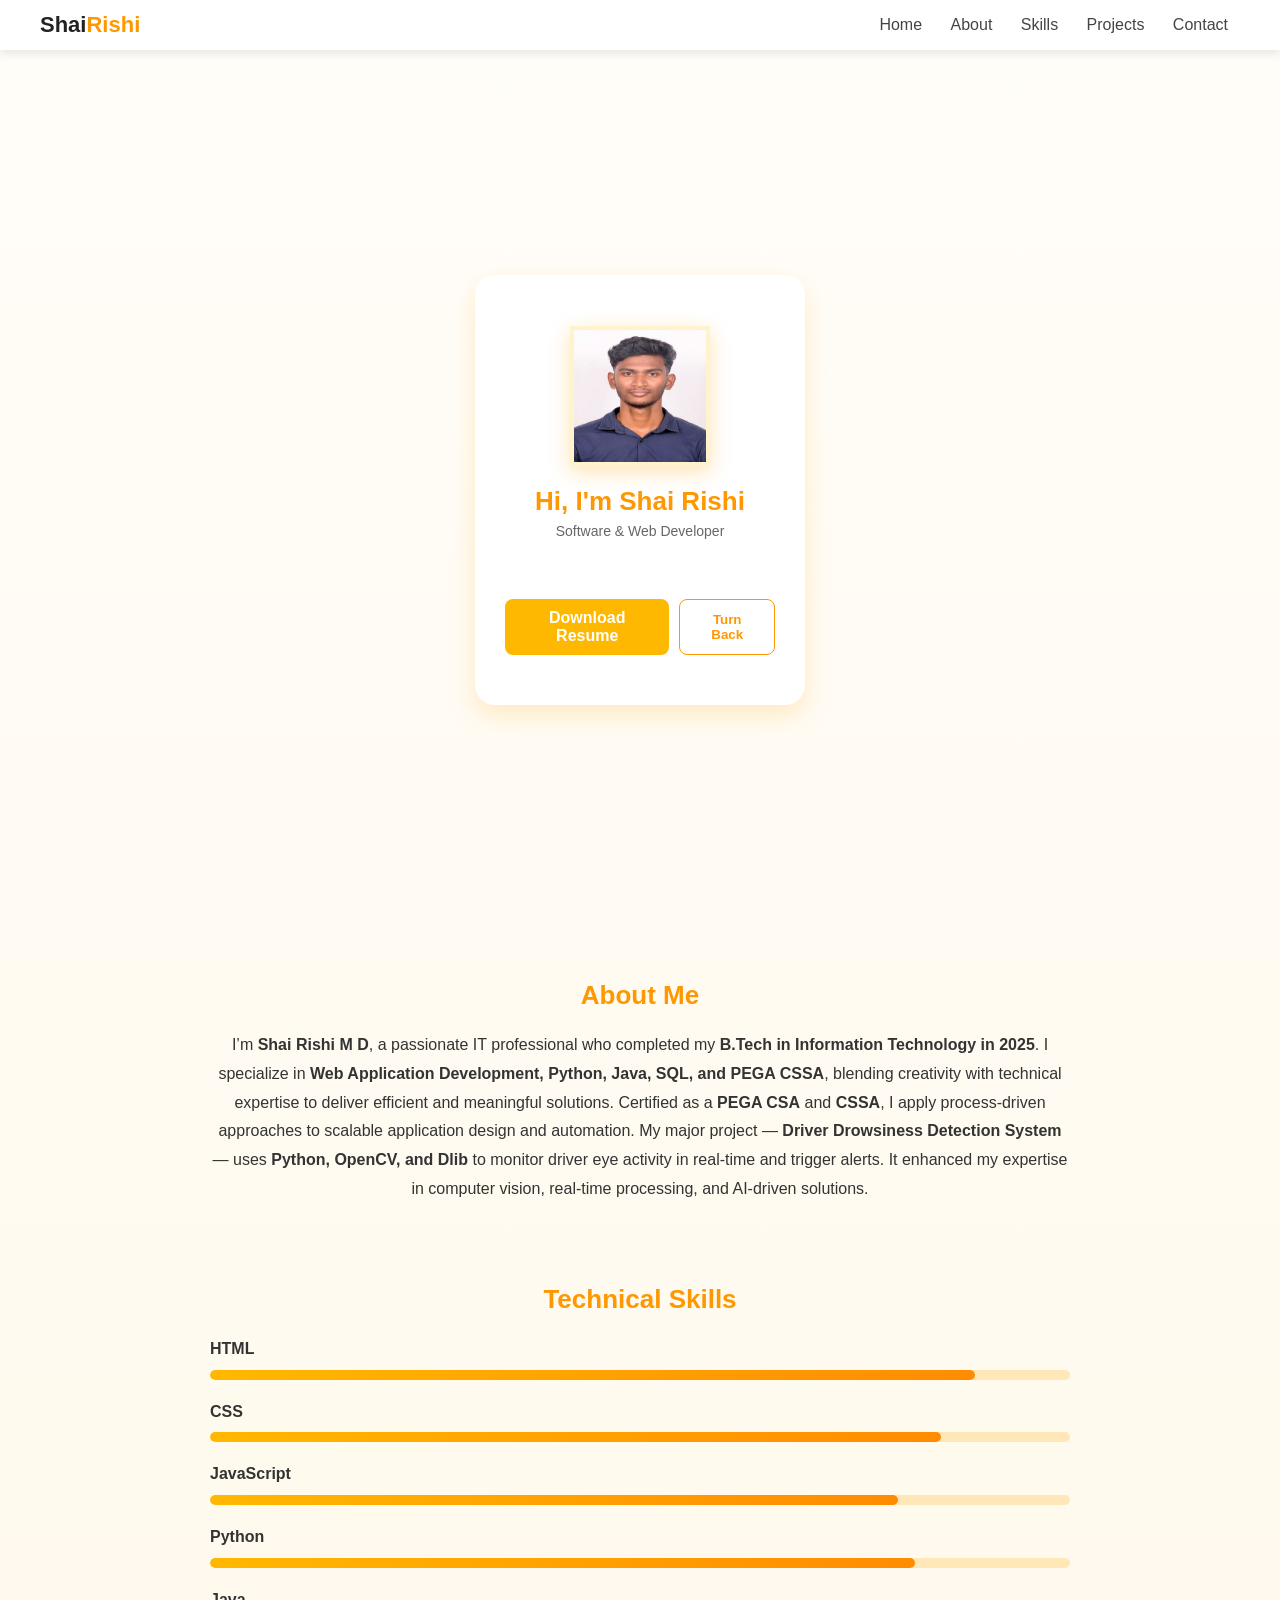
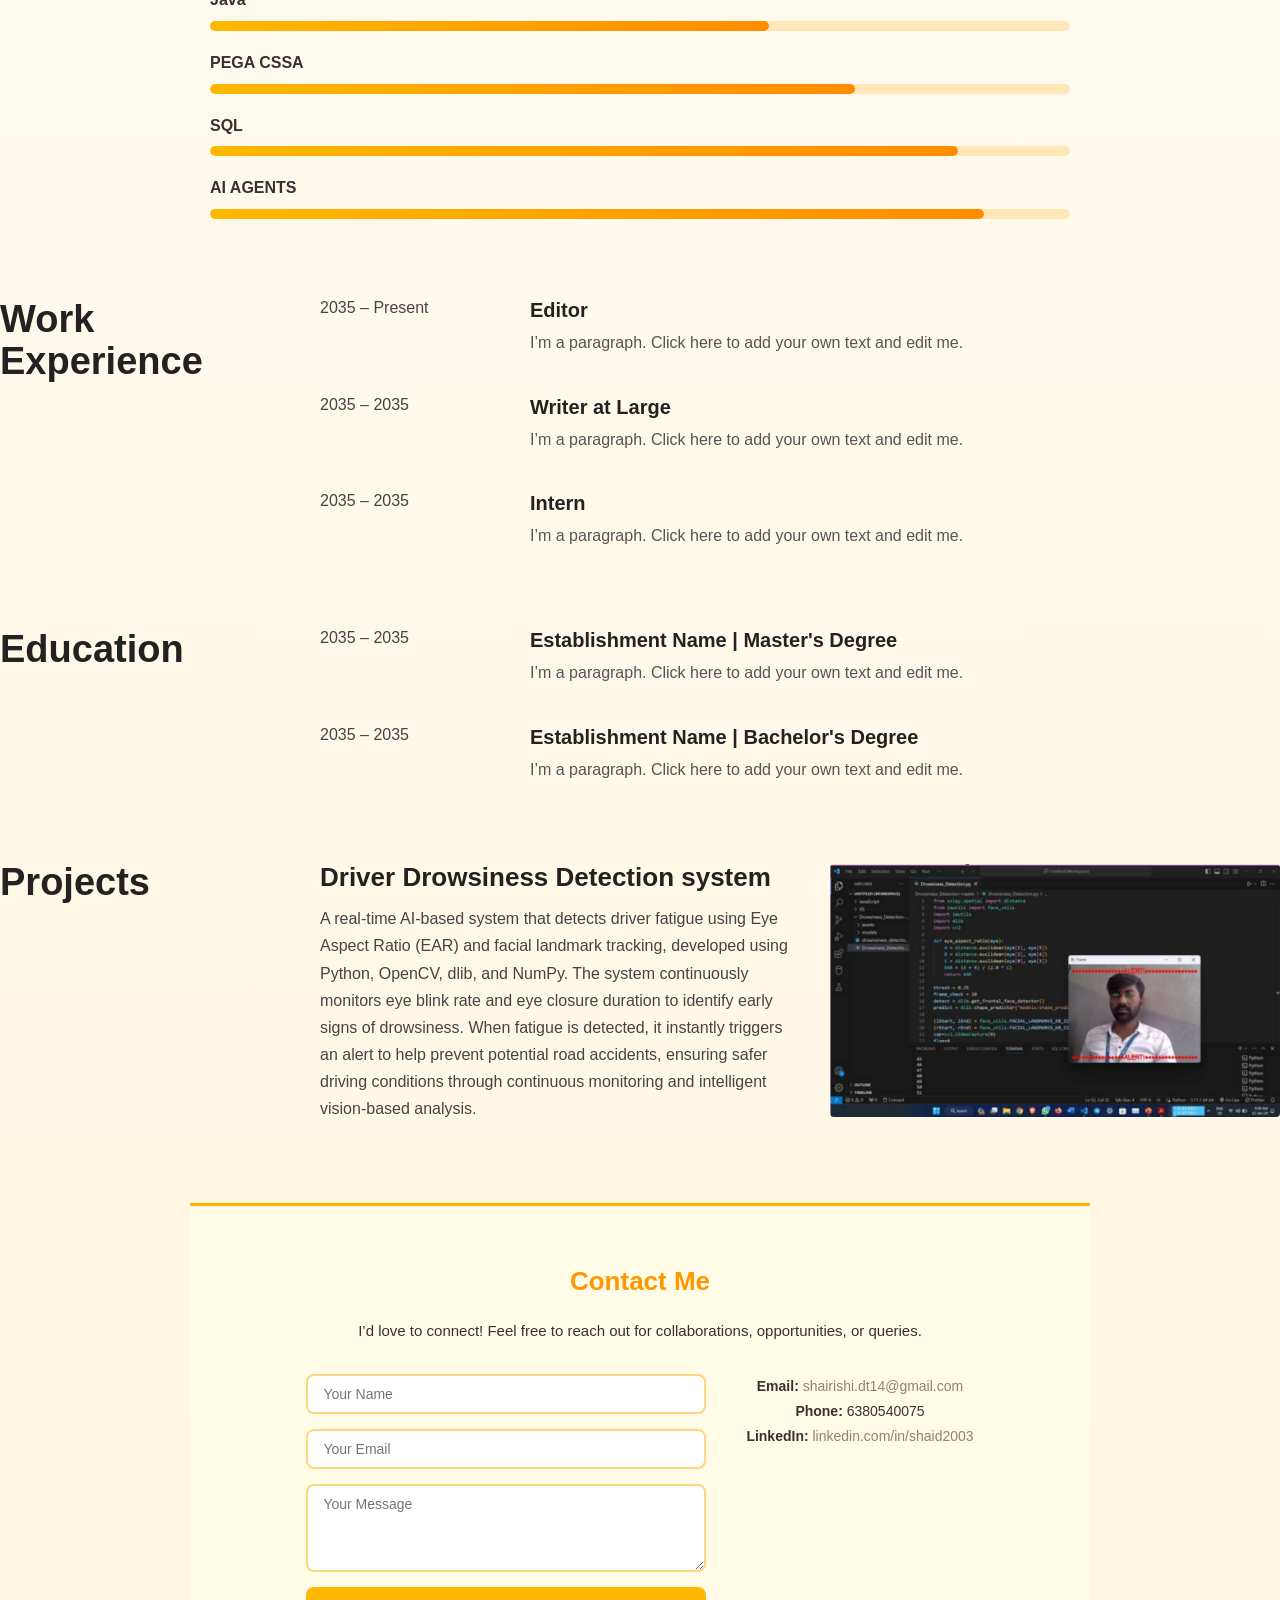
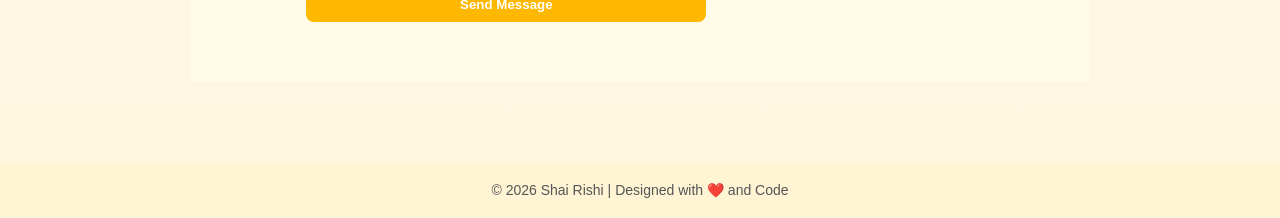
==== index.html @ f73edd81 "index.html" ====
<!DOCTYPE html>
<html lang="en">
<head>
  <meta charset="UTF-8" />
  <meta name="viewport" content="width=device-width, initial-scale=1.0" />
  <title>Shai Rishi — Portfolio</title>
  <link rel="stylesheet" href="first.css" />
</head>
<body>
  <!-- Navigation -->
  <header class="navbar">
    <div class="logo">Shai<span>Rishi</span></div>
    <nav>
      <a href="#home">Home</a>
      <a href="#about">About</a>
      <a href="#skills">Skills</a>
      <a href="#projects">Projects</a>
      <a href="#contact">Contact</a>
    </nav>
  </header>

  <!-- Hero Flip Card -->
  <section id="home" class="hero">
    <div class="flip-card" id="flipCard">
      <div class="flip-card-inner">
        <!-- FRONT -->
        <div class="flip-card-front">
          <img src="shairishi passport size pic.jpg" alt="Shai Rishi" class="profile-img" />
          <h1 id="typing"></h1>
          <p class="subtitle">Software & Web Developer</p>
          <div class="btn-group">
            <a href="rishi resume 2025 (1).pdf" download class="btn">Download Resume</a>
            <button id="flipBtn" class="btn secondary">Turn Back</button>
          </div>
        </div>

        <!-- BACK -->
        <div class="flip-card-back">
          
          <p style="text-align: center; font-size: medium; color: black;">
            LOVE TO WORK AND COLLABORATE WITH YOU ❤️ !!
          </p>
          <button id="flipBack" class="btn">Back</button>
        </div>
      </div>
    </div>
  </section>

  <!-- About -->
  <section id="about" class="section about">
    <h2>About Me</h2>
    <p>
      I’m <strong>Shai Rishi M D</strong>, a passionate IT professional who completed my
      <strong>B.Tech in Information Technology in 2025</strong>. I specialize in
      <strong>Web Application Development, Python, Java, SQL, and PEGA CSSA</strong>,
      blending creativity with technical expertise to deliver efficient and meaningful solutions.
      Certified as a <strong>PEGA CSA</strong> and <strong>CSSA</strong>, I apply process-driven
      approaches to scalable application design and automation.
      My major project — <strong>Driver Drowsiness Detection System</strong> — uses
      <strong>Python, OpenCV, and Dlib</strong> to monitor driver eye activity in real-time and trigger alerts.
      It enhanced my expertise in computer vision, real-time processing, and AI-driven solutions.
    </p>
  </section>

  <!-- Skills -->
  <section id="skills" class="section skills">
    <h2>Technical Skills</h2>
    <div class="skill"><p>HTML</p><div class="bar"><span data-percent="89"></span></div></div>
    <div class="skill"><p>CSS</p><div class="bar"><span data-percent="85"></span></div></div>
    <div class="skill"><p>JavaScript</p><div class="bar"><span data-percent="80"></span></div></div>
    <div class="skill"><p>Python</p><div class="bar"><span data-percent="82"></span></div></div>
    <div class="skill"><p>Java</p><div class="bar"><span data-percent="65"></span></div></div>
    <div class="skill"><p>PEGA CSSA</p><div class="bar"><span data-percent="75"></span></div></div>
    <div class="skill"><p>SQL</p><div class="bar"><span data-percent="87"></span></div></div>
    <div class="skill"><p>AI AGENTS</p><div class="bar"><span data-percent="90"></span></div></div>
  </section>

 <!-- WORK EXPERIENCE -->
<section class="section-block">
    <h2 class="section-title">Work<br>Experience</h2>

    <div class="timeline-list">
        <div class="timeline-item">
            <div class="time">2035 – Present</div>
            <div class="details">
                <h3>Editor</h3>
                <p>I’m a paragraph. Click here to add your own text and edit me.</p>
            </div>
        </div>

        <div class="timeline-item">
            <div class="time">2035 – 2035</div>
            <div class="details">
                <h3>Writer at Large</h3>
                <p>I’m a paragraph. Click here to add your own text and edit me.</p>
            </div>
        </div>

        <div class="timeline-item">
            <div class="time">2035 – 2035</div>
            <div class="details">
                <h3>Intern</h3>
                <p>I’m a paragraph. Click here to add your own text and edit me.</p>
            </div>
        </div>
    </div>
</section>


<!-- EDUCATION -->
<section class="section-block">
    <h2 class="section-title">Education</h2>

    <div class="timeline-list">
        <div class="timeline-item">
            <div class="time">2035 – 2035</div>
            <div class="details">
                <h3>Establishment Name | Master's Degree</h3>
                <p>I’m a paragraph. Click here to add your own text and edit me.</p>
            </div>
        </div>

        <div class="timeline-item">
            <div class="time">2035 – 2035</div>
            <div class="details">
                <h3>Establishment Name | Bachelor's Degree</h3>
                <p>I’m a paragraph. Click here to add your own text and edit me.</p>
            </div>
        </div>
    </div>
</section>


<!-- PROJECTS -->
<section class="section-block">
    <h2 class="section-title">Projects</h2>

    <div class="project-row">
        <div class="project-text">
            <h3>Driver Drowsiness Detection system</h3>
            <p>A real-time AI-based system that detects driver fatigue using Eye Aspect Ratio (EAR) and facial landmark tracking, developed using Python, OpenCV, dlib, and NumPy. The system continuously monitors eye blink rate and eye closure duration to identify early signs of drowsiness. When fatigue is detected, it instantly triggers an alert to help prevent potential road accidents,
              ensuring safer driving conditions through continuous monitoring and intelligent vision-based analysis.</p>
        </div>

        <div class="project-img">
            <img src="Screenshot 2025-12-03 195524.png" alt="">
        </div>
    </div>
</section>

  <section id="contact" class="section contact">
    <h2>Contact Me</h2>
    <p class="contact-intro">
      I’d love to connect! Feel free to reach out for collaborations, opportunities, or queries.
    </p>
    <div class="contact-container">
      <form action="mailto:shairishi.dt14@gmail.com" method="post" enctype="text/plain" class="contact-form">
        <input type="text" name="name" placeholder="Your Name" required />
        <input type="email" name="email" placeholder="Your Email" required />
        <textarea name="message" rows="4" placeholder="Your Message" required></textarea>
        <button type="submit" class="btn">Send Message</button>
      </form>

      <div class="contact-info">
        <p><strong>Email:</strong> <a href="mailto:shairishi.dt14@gmail.com">shairishi.dt14@gmail.com</a></p>
        <p><strong>Phone:</strong> 6380540075</p>
        <p><strong>LinkedIn:</strong>
          <a href="https://www.linkedin.com/in/shaid2003" target="_blank">
            linkedin.com/in/shaid2003
          </a>
        </p>
      </div>
    </div>
  </section>

  <footer>
    <p>© <span id="year"></span> Shai Rishi | Designed with ❤️ and Code</p>
  </footer>

  <script src="first.js"></script>
</body>
</html>
---- first.css ----
* {
  margin: 0;
  padding: 0;
  box-sizing: border-box;
  font-family: "Poppins", sans-serif;
}

body {
  background: linear-gradient(180deg, #fffdf9 0%, #fff6e0 100%);
  color: #222;
  scroll-behavior: smooth;
}

/* ==== Navbar ==== */
.navbar {
  position: fixed;
  top: 0;
  left: 0;
  width: 100%;
  background: #fff;
  box-shadow: 0 3px 10px rgba(0, 0, 0, 0.1);
  padding: 12px 40px;
  display: flex;
  justify-content: space-between;
  align-items: center;
  z-index: 1000;
  transition: 0.4s;
}
.navbar.scrolled {
  background: #f3d78f;
  box-shadow: 0 4px 12px rgba(255, 165, 0, 0.25);
}
.logo {
  font-size: 22px;
  font-weight: 700;
}
.logo span {
  color: #ff9800;
}
.navbar nav a {
  margin: 0 12px;
  text-decoration: none;
  color: #444;
  font-weight: 500;
  position: relative;
}
.navbar nav a::after {
  content: "";
  position: absolute;
  width: 0;
  height: 2px;
  background: #ff9800;
  bottom: -3px;
  left: 0;
  transition: width 0.3s;
}
.navbar nav a:hover::after {
  width: 100%;
}

/* ==== Hero Flip Card ==== */
.hero {
  height: 100vh;
  display: flex;
  justify-content: center;
  align-items: center;
  text-align: center;
  padding-top: 80px;
}

.flip-card {
  background: transparent;
  width: 330px;
  height: 430px;
  perspective: 1000px;
}

.flip-card-inner {
  position: relative;
  width: 100%;
  height: 100%;
  transition: transform 0.9s;
  transform-style: preserve-3d;
}

.flip-card.flipped .flip-card-inner {
  transform: rotateY(180deg);
}

.flip-card-front,
.flip-card-back {
  position: absolute;
  width: 100%;
  height: 100%;
  backface-visibility: hidden;
  background: #fff;
  border-radius: 20px;
  box-shadow: 0 10px 25px rgba(255, 165, 0, 0.2);
  padding: 30px;
}

.flip-card-front {
  display: flex;
  flex-direction: column;
  justify-content: center;
  align-items: center;
}

.flip-card-back {
  transform: rotateY(180deg);
  text-align: left;
  overflow-y: auto;
  padding-bottom: 50px;
}

.profile-img {
  width: 140px;
  height: 140px;
  border-radius: 0%;
  object-fit: fill;
  margin-bottom: 20px;
  box-shadow: 0 6px 20px rgba(255, 165, 0, 0.3);
  border: 4px solid #fff3cc;
}

#typing {
  font-size: 26px;
  font-weight: 700;
  color: #ff9800;
  min-height: 30px;
  margin-bottom: 6px;
}
.subtitle {
  color: #666;
  font-size: 14px;
}
.btn-group {
  margin-top: 60px;
  display: flex;
  gap: 10px;
}
.btn {
  padding: 10px 18px;
  background: #ffb800;
  color: #fff;
  font-weight: 600;
  border: none;
  border-radius: 8px;
  cursor: pointer;
  transition: 0.3s;
  text-decoration: none;
}
.btn:hover {
  background: #ffa000;
  
}
.btn.secondary {
  background: #fff;
  color: #ff9800;
  border: 1.5px solid #ff9800;
}
.btn.secondary:hover {
  background: #fff4db;
}

.flip-card-back h3 {
  color: #ff9800;
  margin-bottom: 10px;
}
.flip-card-back p {
  font-size: 14px;
  color: #333;
  line-height: 1.6;
}
.flip-card-back h4 {
  margin-top: 12px;
  color: #ff9800;
}
.flip-card-back .small {
  font-size: 13px;
}
.flip-card-back button{
  position: absolute;
  top: 50%;
  left: 50%;
  transform: translate(-50%, -50%);
}

/* ==== Section ==== */
.section {
  max-width: 900px;
  margin: 80px auto;
  padding: 0 20px;
  text-align: center;
}
.section h2 {
  color: #ff9800;
  font-size: 26px;
  margin-bottom: 20px;
}
.section p {
  color: #333;
  line-height: 1.8;
}

/* ==== Skills ==== */
.skills .skill {
  margin-bottom: 18px;
  text-align: left;
}
.skill p {
  font-weight: 600;
  margin-bottom: 6px;
}
.bar {
  background: #ffe7b8;
  border-radius: 10px;
  overflow: hidden;
  height: 10px;
}
.bar span {
  display: block;
  height: 100%;
  width: 0%;
  background: linear-gradient(90deg, #ffb800, #ff8c00);
  border-radius: 10px;
  transition: width 1.5s ease;
}

/* Section base layout */
.section-block {
    margin: 80px 0;
    display: grid;
    grid-template-columns: 280px 1fr;
    gap: 40px;
}

.section-title {
    font-size: 38px;
    font-weight: 700;
    line-height: 1.1;
}

/* Timeline Layout */
.timeline-list {
    display: flex;
    flex-direction: column;
    gap: 40px;
}

.timeline-item {
    display: grid;
    grid-template-columns: 180px 1fr;
    gap: 30px;
}

.timeline-item .time {
    font-size: 16px;
    color: #444;
}

.timeline-item h3 {
    font-size: 20px;
    font-weight: 700;
}

.timeline-item p {
    margin-top: 8px;
    line-height: 1.6;
    color: #555;
}

/* Project Layout */
.project-row {
    display: grid;
    grid-template-columns: 1fr 450px;
    gap: 40px;
    align-items: center;
}

.project-text h3 {
    font-size: 26px;
    font-weight: 700;
}

.project-text p {
    margin-top: 12px;
    line-height: 1.7;
    color: #444;
}

/* Project image */
.project-img img {
    width: 100%;
    height: auto;
    border-radius: 4px;
    object-fit: cover;
}

/* Responsive */
@media (max-width: 900px) {
    .section-block {
        grid-template-columns: 1fr;
    }

    .timeline-item {
        grid-template-columns: 1fr;
    }

    .project-row {
        grid-template-columns: 1fr;
    }
}


/* ==== Contact ==== */
.contact {
  background: #fffbe6;
  padding: 60px 20px;
  border-top: 3px solid #ffb300;
}
.contact-intro {
  text-align: center;
  font-size: 15px;
  margin-bottom: 30px;
  color: #555;
}
.contact-container {
  display: flex;
  flex-wrap: wrap;
  justify-content: center;
  gap: 40px;
}
.contact-form {
  display: flex;
  flex-direction: column;
  gap: 15px;
  flex: 1 1 320px;
  max-width: 400px;
}
.contact-form input,
.contact-form textarea {
  padding: 10px 15px;
  border: 2px solid #ffd580;
  border-radius: 8px;
  font-size: 14px;
  outline: none;
  transition: 0.3s;
}
.contact-form input:focus,
.contact-form textarea:focus {
  border-color: #ff9800;
  box-shadow: 0 0 5px rgba(255, 152, 0, 0.4);
}
.contact-info {
  font-size: 14px;
  color: #333;
  max-width: 250px;
}
.contact-info a {
  color: #91836d;
  text-decoration: none;
}

/* ==== Footer ==== */
footer {
  text-align: center;
  padding: 20px;
  font-size: 14px;
  color: #555;
  background: #fff4d4;
}

/* ==== Responsive ==== */
@media (max-width: 768px) {
  .navbar nav {
    display: none;
  }
  .section {
    margin: 60px auto;
  }
  .flip-card {
    width: 280px;
    height: 400px;
  }
}
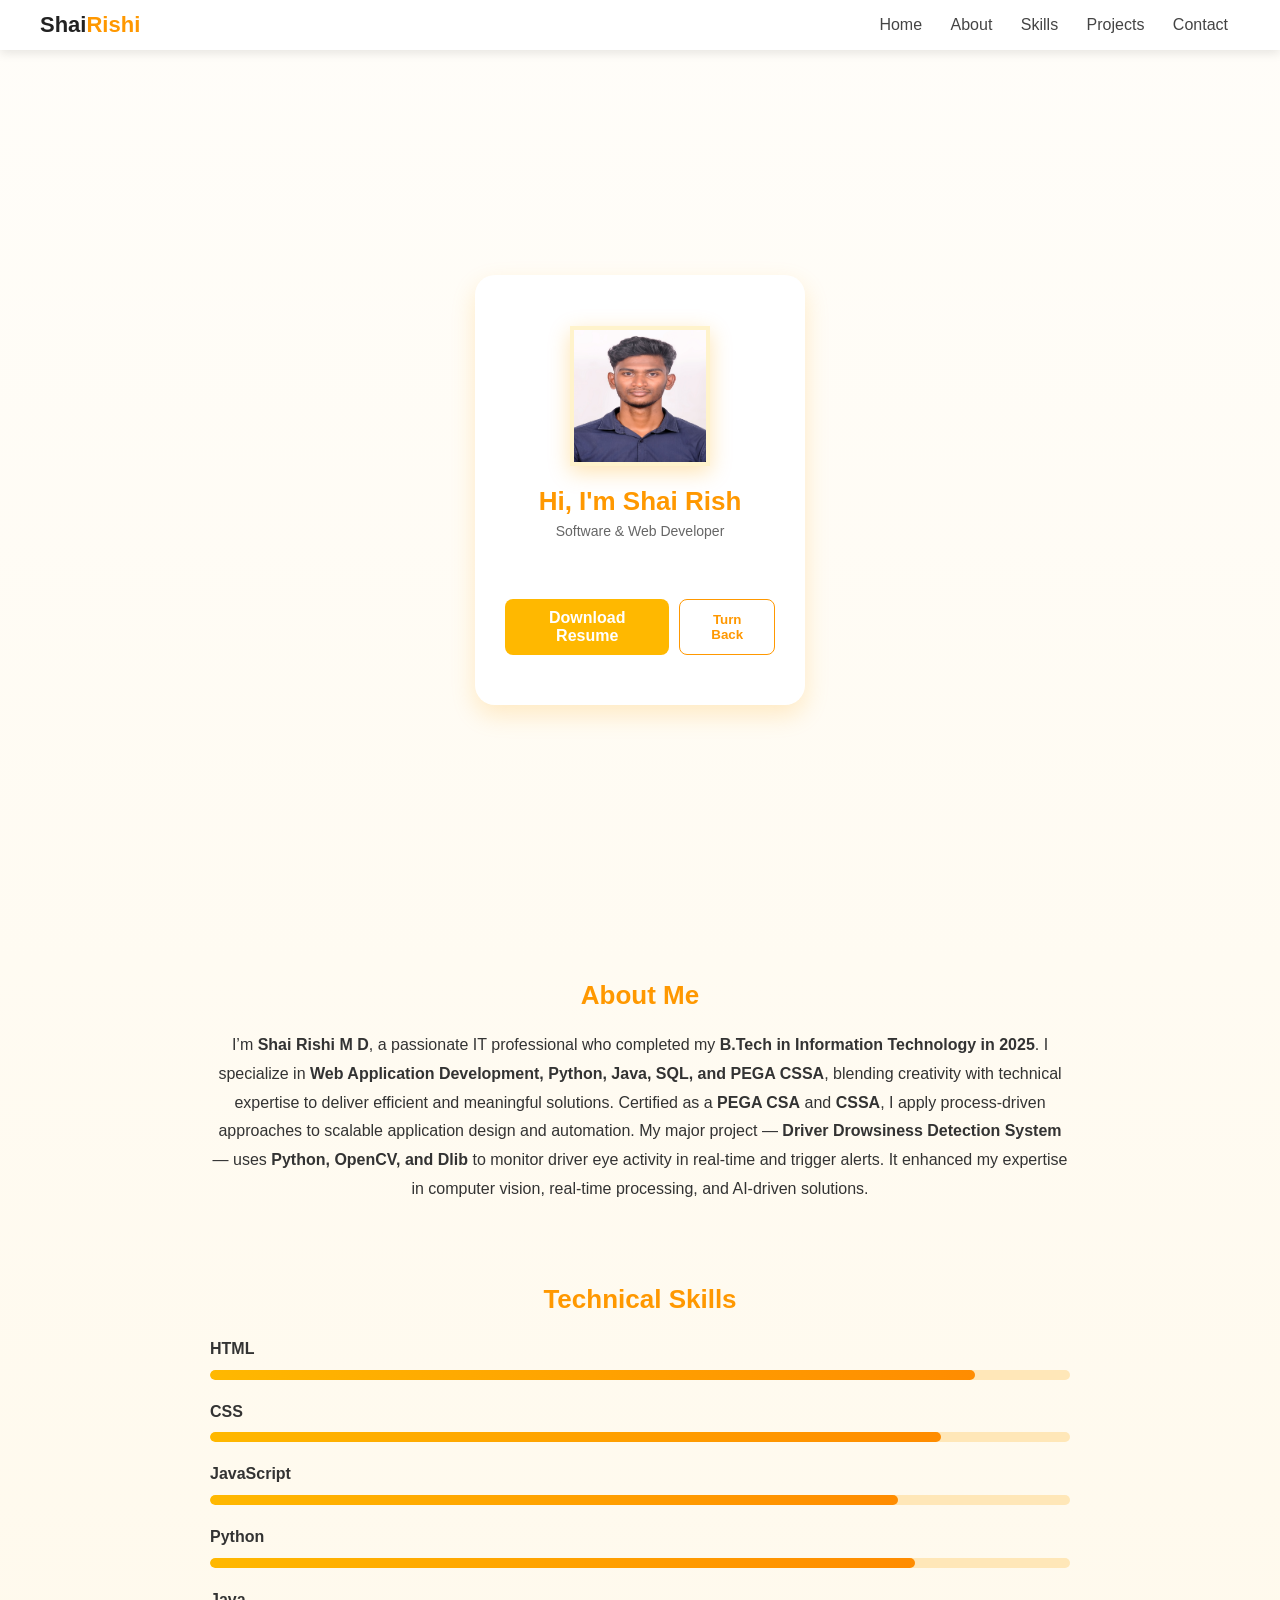
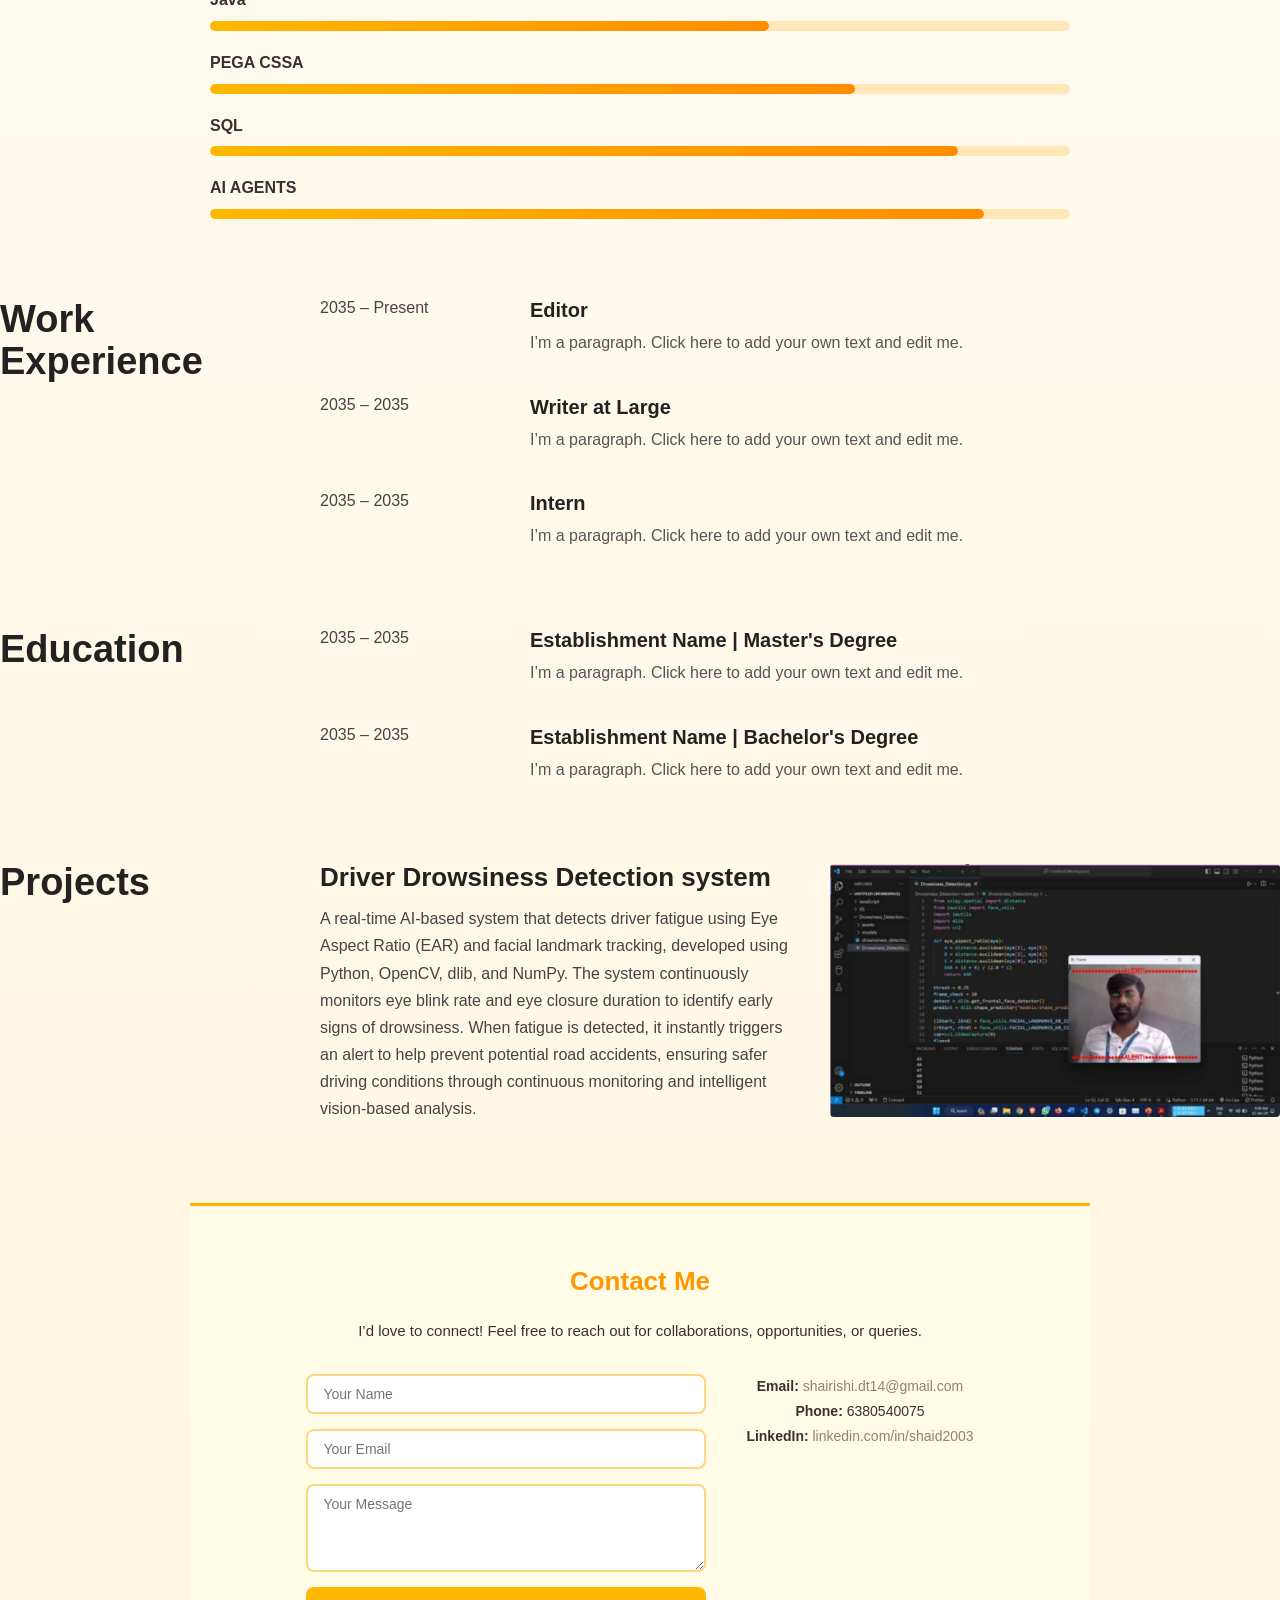
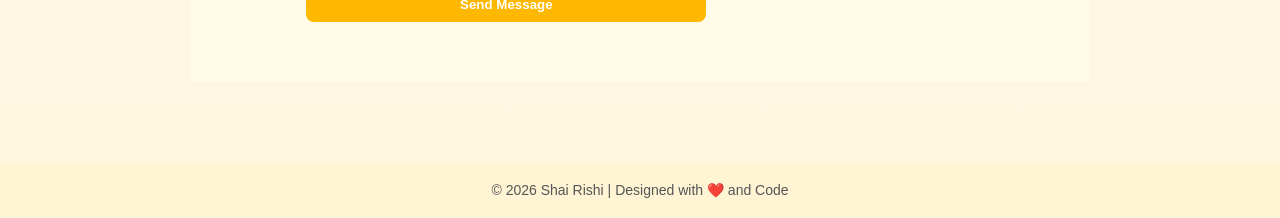
==== commit 4e90b0f2: "index.html" ====
--- a/index.html
+++ b/index.html
@@ -186,3 +186,4 @@
 
 
 
+
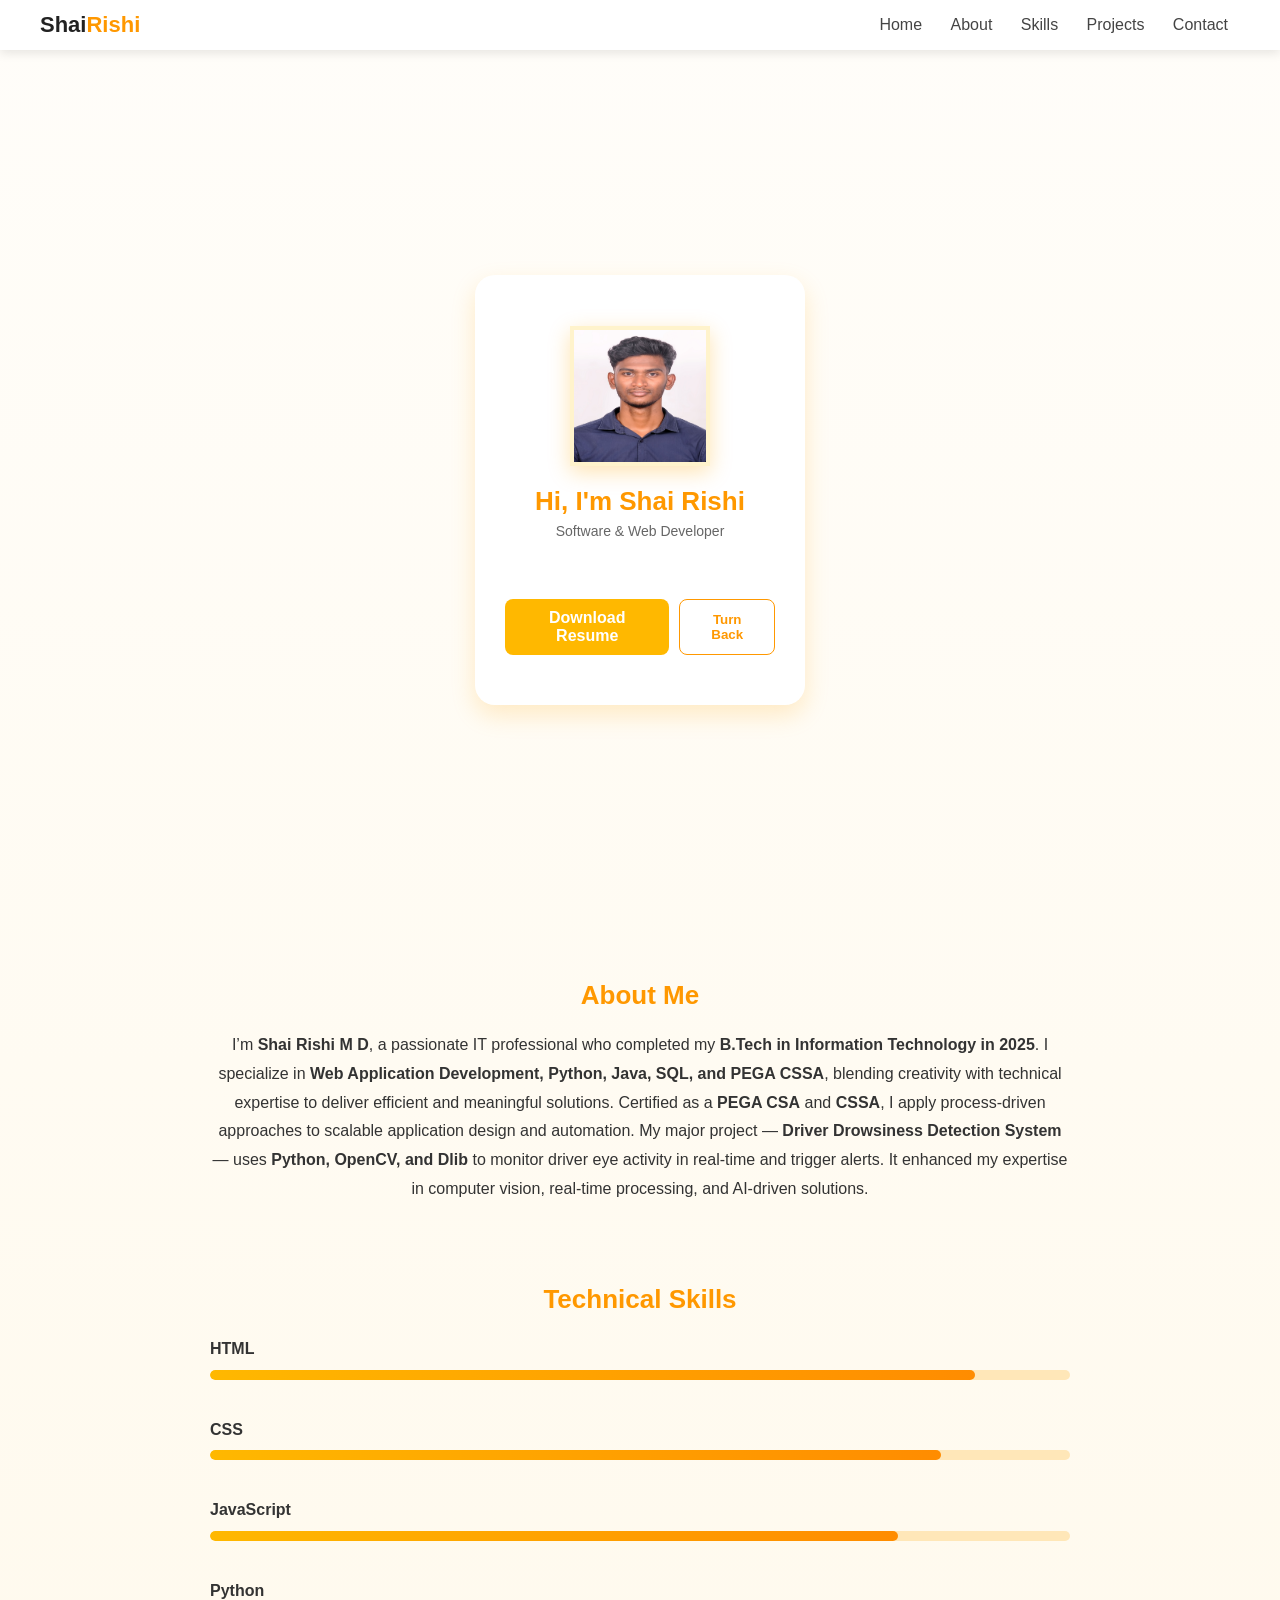
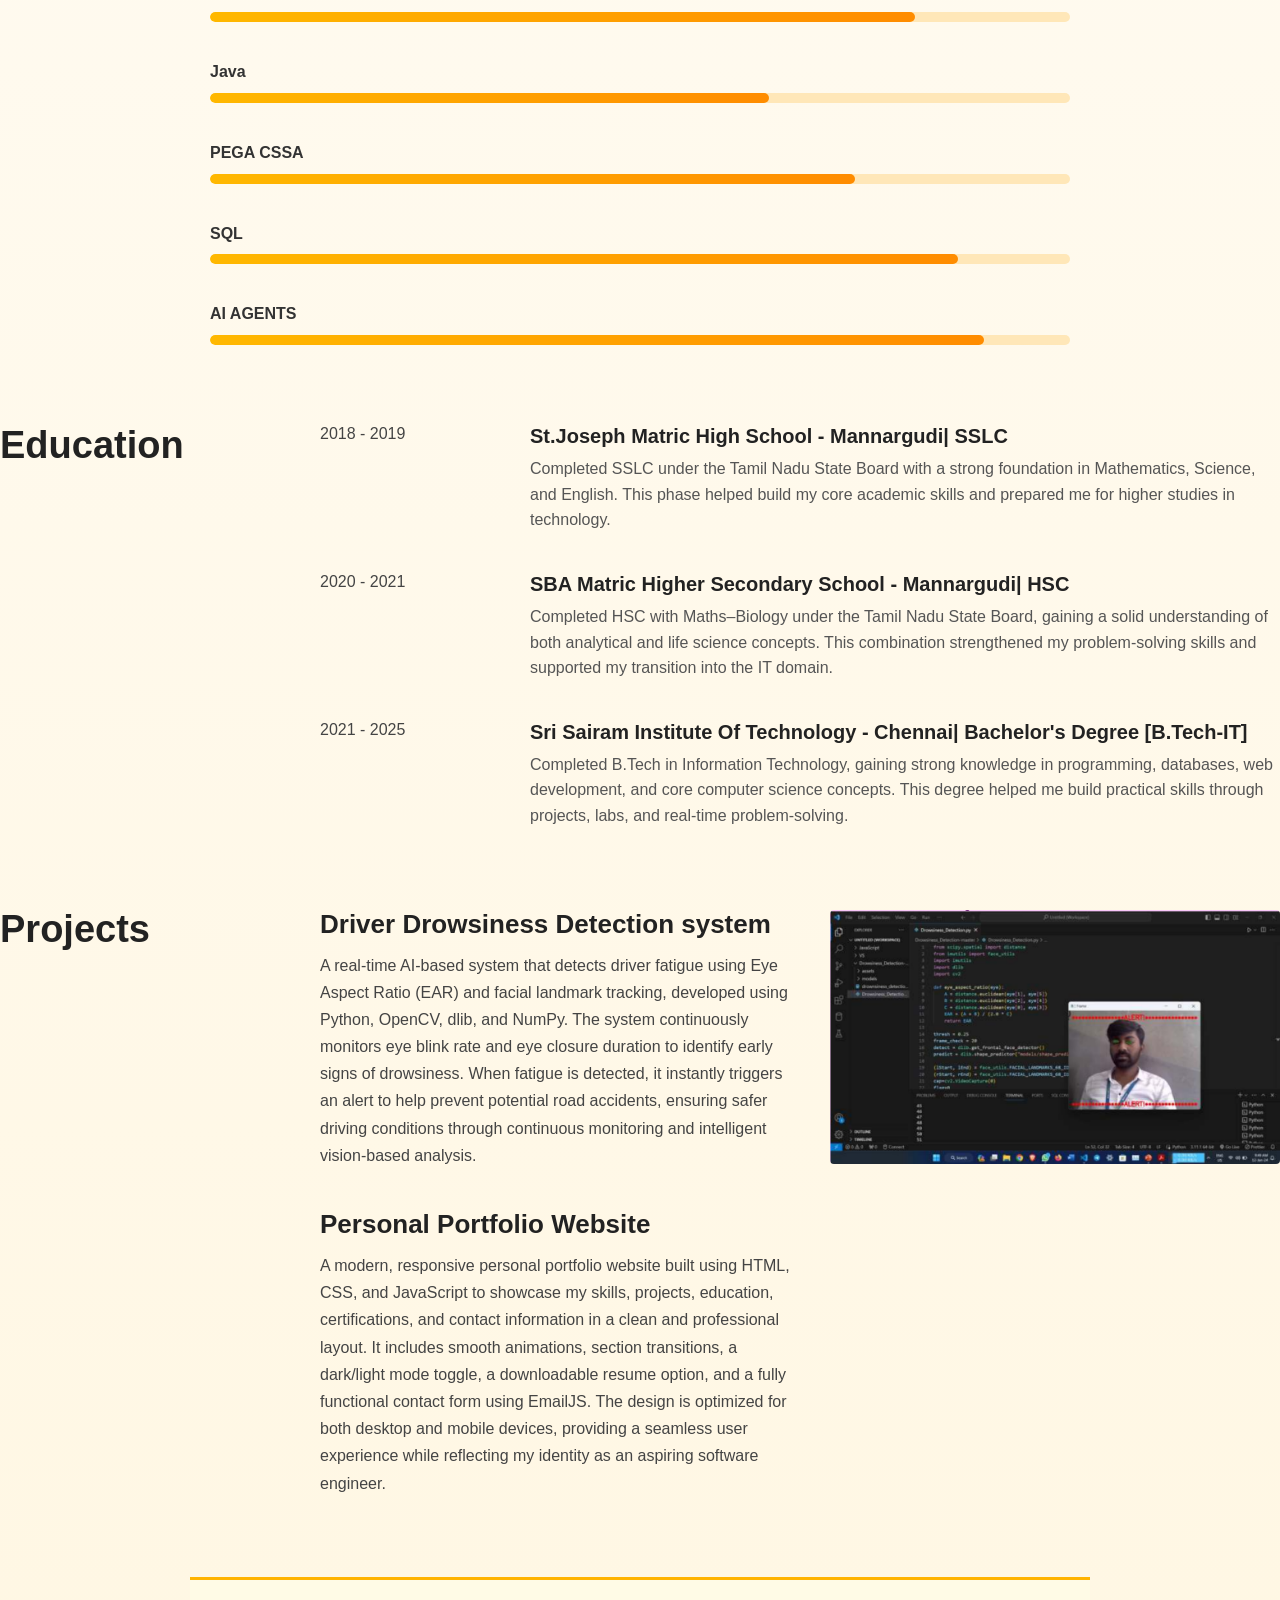
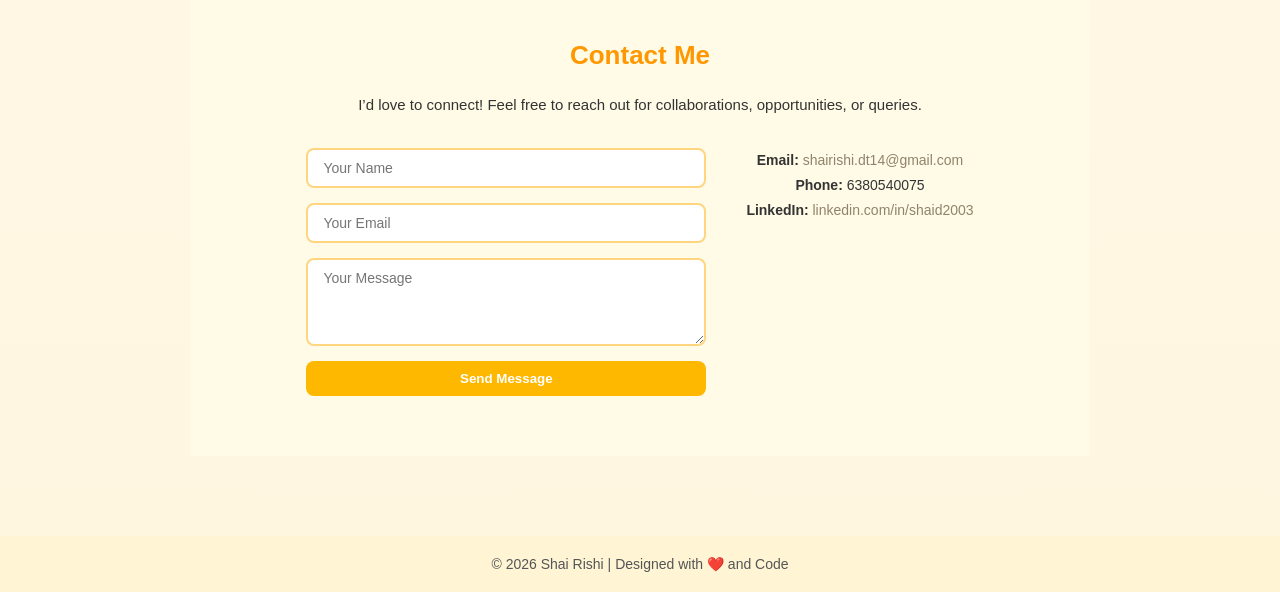
==== commit 2bcfa96a: "index.html" ====
--- a/index.html
+++ b/index.html
@@ -66,45 +66,23 @@
   <section id="skills" class="section skills">
     <h2>Technical Skills</h2>
     <div class="skill"><p>HTML</p><div class="bar"><span data-percent="89"></span></div></div>
+    <br>
     <div class="skill"><p>CSS</p><div class="bar"><span data-percent="85"></span></div></div>
+    <br>
     <div class="skill"><p>JavaScript</p><div class="bar"><span data-percent="80"></span></div></div>
+    <br>
     <div class="skill"><p>Python</p><div class="bar"><span data-percent="82"></span></div></div>
+    <br>
     <div class="skill"><p>Java</p><div class="bar"><span data-percent="65"></span></div></div>
+    <br>
     <div class="skill"><p>PEGA CSSA</p><div class="bar"><span data-percent="75"></span></div></div>
+    <br>
     <div class="skill"><p>SQL</p><div class="bar"><span data-percent="87"></span></div></div>
+    <br>
     <div class="skill"><p>AI AGENTS</p><div class="bar"><span data-percent="90"></span></div></div>
   </section>
 
- <!-- WORK EXPERIENCE -->
-<section class="section-block">
-    <h2 class="section-title">Work<br>Experience</h2>
 
-    <div class="timeline-list">
-        <div class="timeline-item">
-            <div class="time">2035 – Present</div>
-            <div class="details">
-                <h3>Editor</h3>
-                <p>I’m a paragraph. Click here to add your own text and edit me.</p>
-            </div>
-        </div>
-
-        <div class="timeline-item">
-            <div class="time">2035 – 2035</div>
-            <div class="details">
-                <h3>Writer at Large</h3>
-                <p>I’m a paragraph. Click here to add your own text and edit me.</p>
-            </div>
-        </div>
-
-        <div class="timeline-item">
-            <div class="time">2035 – 2035</div>
-            <div class="details">
-                <h3>Intern</h3>
-                <p>I’m a paragraph. Click here to add your own text and edit me.</p>
-            </div>
-        </div>
-    </div>
-</section>
 
 
 <!-- EDUCATION -->
@@ -113,18 +91,27 @@
 
     <div class="timeline-list">
         <div class="timeline-item">
-            <div class="time">2035 – 2035</div>
+            <div class="time">2018 - 2019</div>
             <div class="details">
-                <h3>Establishment Name | Master's Degree</h3>
-                <p>I’m a paragraph. Click here to add your own text and edit me.</p>
+                <h3>St.Joseph Matric High School - Mannargudi| SSLC</h3>
+                <p>Completed SSLC under the Tamil Nadu State Board with a strong foundation in Mathematics, Science, and English. This phase helped build my core academic skills and prepared me for higher studies in technology.</p>
             </div>
         </div>
 
         <div class="timeline-item">
-            <div class="time">2035 – 2035</div>
+            <div class="time">2020 - 2021</div>
             <div class="details">
-                <h3>Establishment Name | Bachelor's Degree</h3>
-                <p>I’m a paragraph. Click here to add your own text and edit me.</p>
+                <h3>SBA Matric Higher Secondary School - Mannargudi| HSC</h3>
+                <p>Completed HSC with Maths–Biology under the Tamil Nadu State Board, gaining a solid understanding of both analytical and life science concepts. This combination strengthened
+                  my problem-solving skills and supported my transition into the IT domain.</p>
+            </div>
+        </div>
+       <div class="timeline-item">
+            <div class="time">2021 - 2025</div>
+            <div class="details">
+                <h3>Sri Sairam Institute Of Technology - Chennai| Bachelor's Degree [B.Tech-IT]</h3>
+                <p>Completed B.Tech in Information Technology, gaining strong knowledge in programming, databases, web development, and core computer science concepts.
+                  This degree helped me build practical skills through projects, labs, and real-time problem-solving.</p>
             </div>
         </div>
     </div>
@@ -144,6 +131,14 @@
 
         <div class="project-img">
             <img src="Screenshot 2025-12-03 195524.png" alt="">
+        </div>
+      <div class="project-text">
+            <h3>Personal Portfolio Website</h3>
+            <p>A modern, responsive personal portfolio website built using HTML, CSS, and JavaScript to showcase my skills, projects, education, certifications, and contact information in a clean and professional layout. It includes smooth animations, section transitions, a dark/light mode toggle, a downloadable resume option, and a fully functional contact form using EmailJS. The design is optimized for both desktop and mobile devices, 
+              providing a seamless user experience while reflecting my identity as an aspiring software engineer.</p>
+        </div>
+       <div class="project-img">
+            <img src="" alt="">
         </div>
     </div>
 </section>
@@ -187,3 +182,4 @@
 
 
 
+
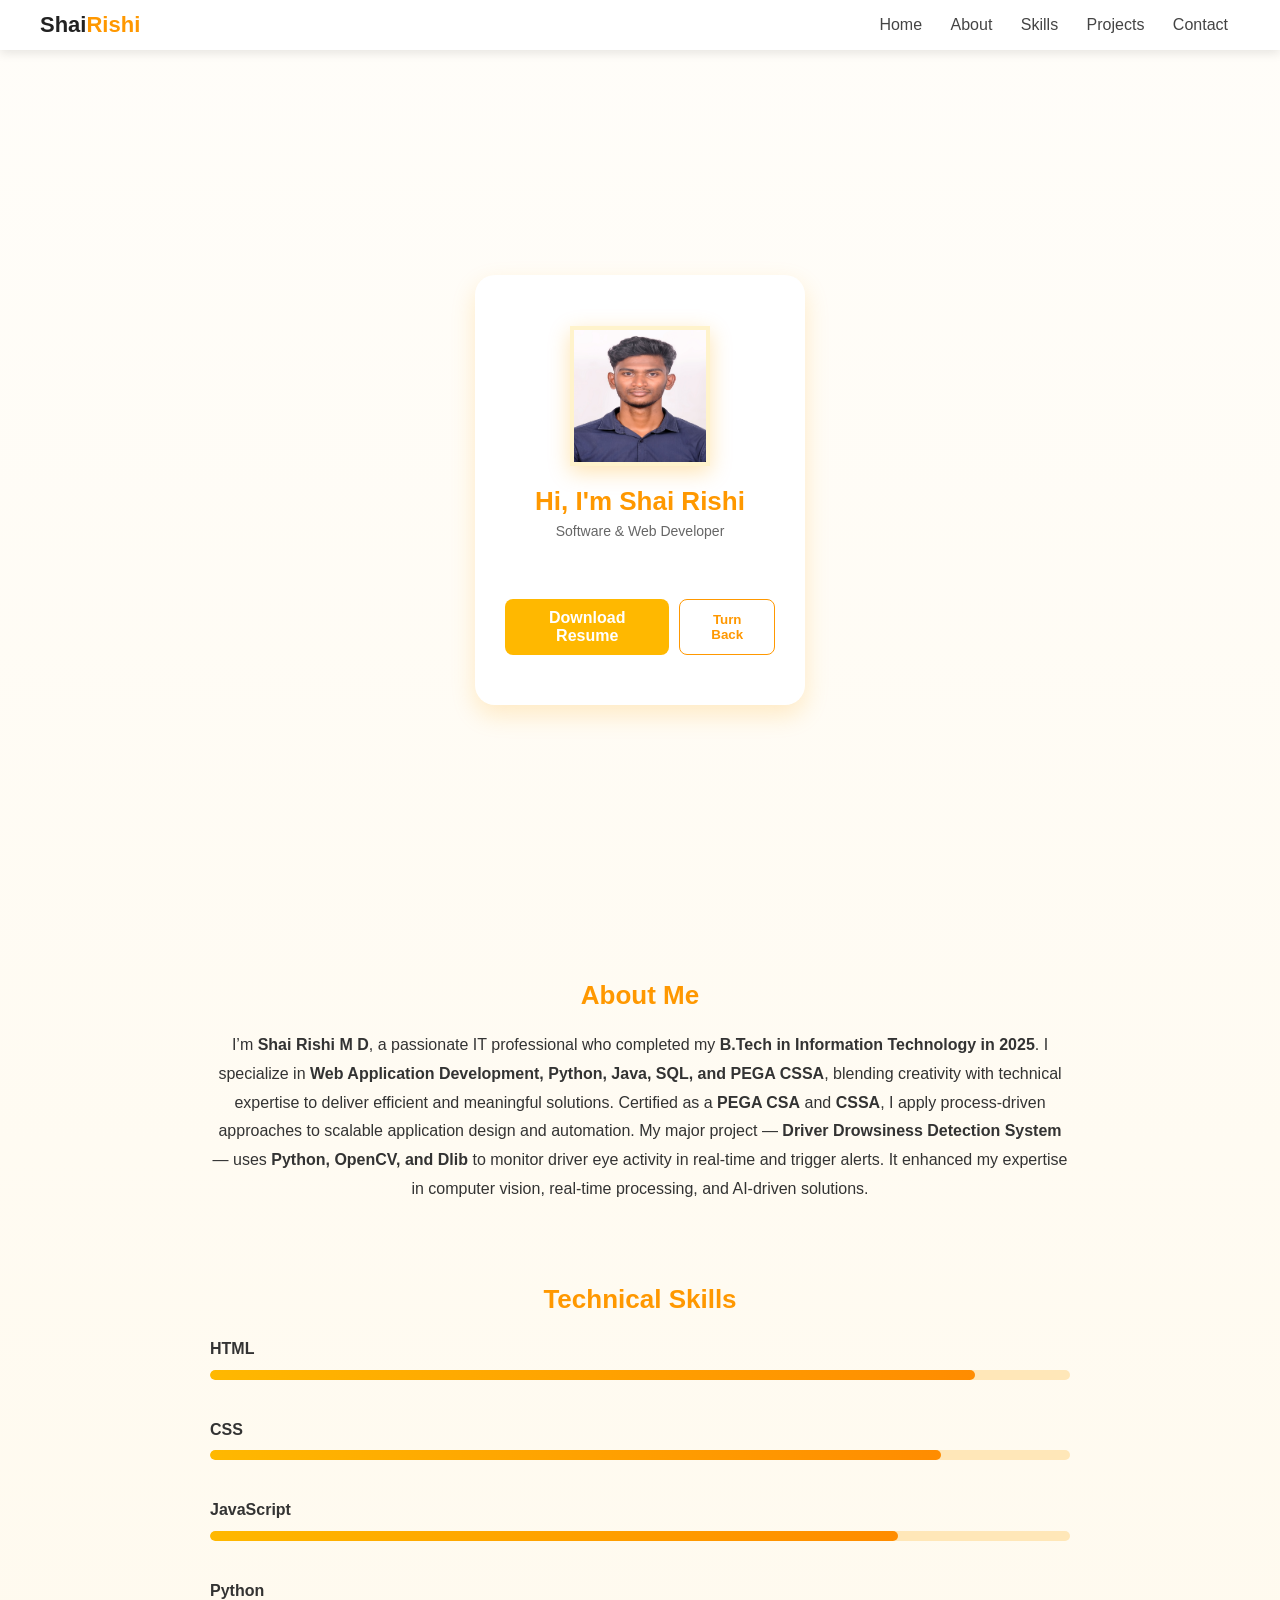
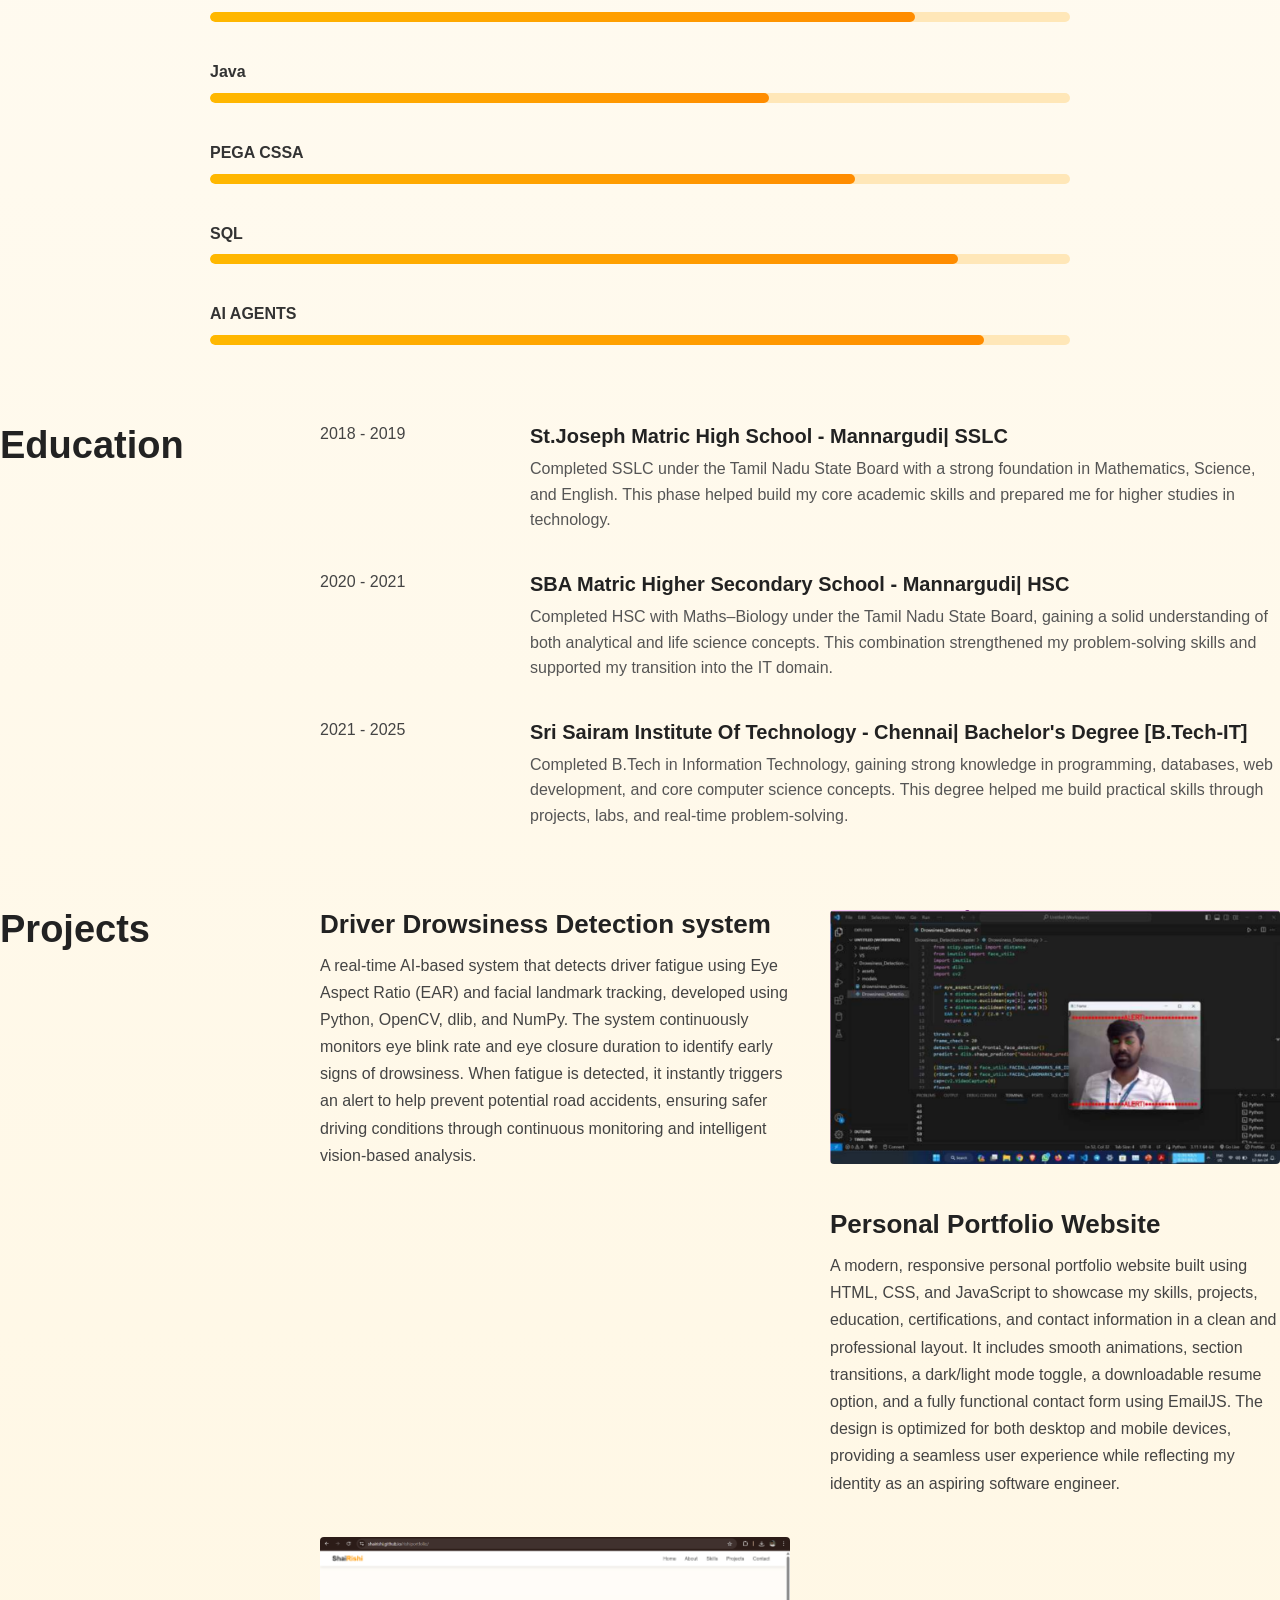
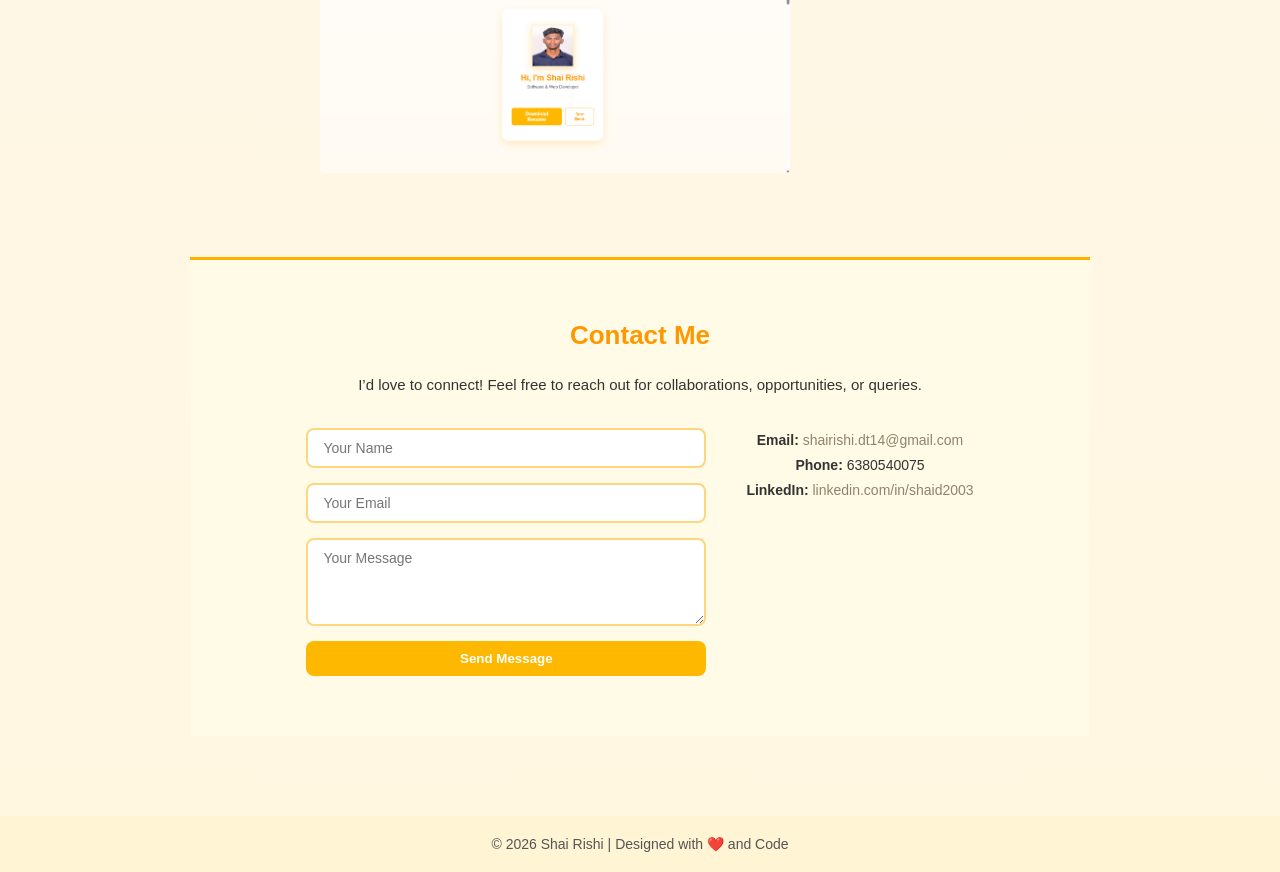
==== commit ec3ba4d0: "index.html" ====
--- a/index.html
+++ b/index.html
@@ -132,13 +132,14 @@
         <div class="project-img">
             <img src="Screenshot 2025-12-03 195524.png" alt="">
         </div>
+      <br>
       <div class="project-text">
             <h3>Personal Portfolio Website</h3>
             <p>A modern, responsive personal portfolio website built using HTML, CSS, and JavaScript to showcase my skills, projects, education, certifications, and contact information in a clean and professional layout. It includes smooth animations, section transitions, a dark/light mode toggle, a downloadable resume option, and a fully functional contact form using EmailJS. The design is optimized for both desktop and mobile devices, 
               providing a seamless user experience while reflecting my identity as an aspiring software engineer.</p>
         </div>
        <div class="project-img">
-            <img src="" alt="">
+            <img src="Screenshot 2025-12-03 200403.png" alt="">
         </div>
     </div>
 </section>
@@ -183,3 +184,4 @@
 
 
 
+
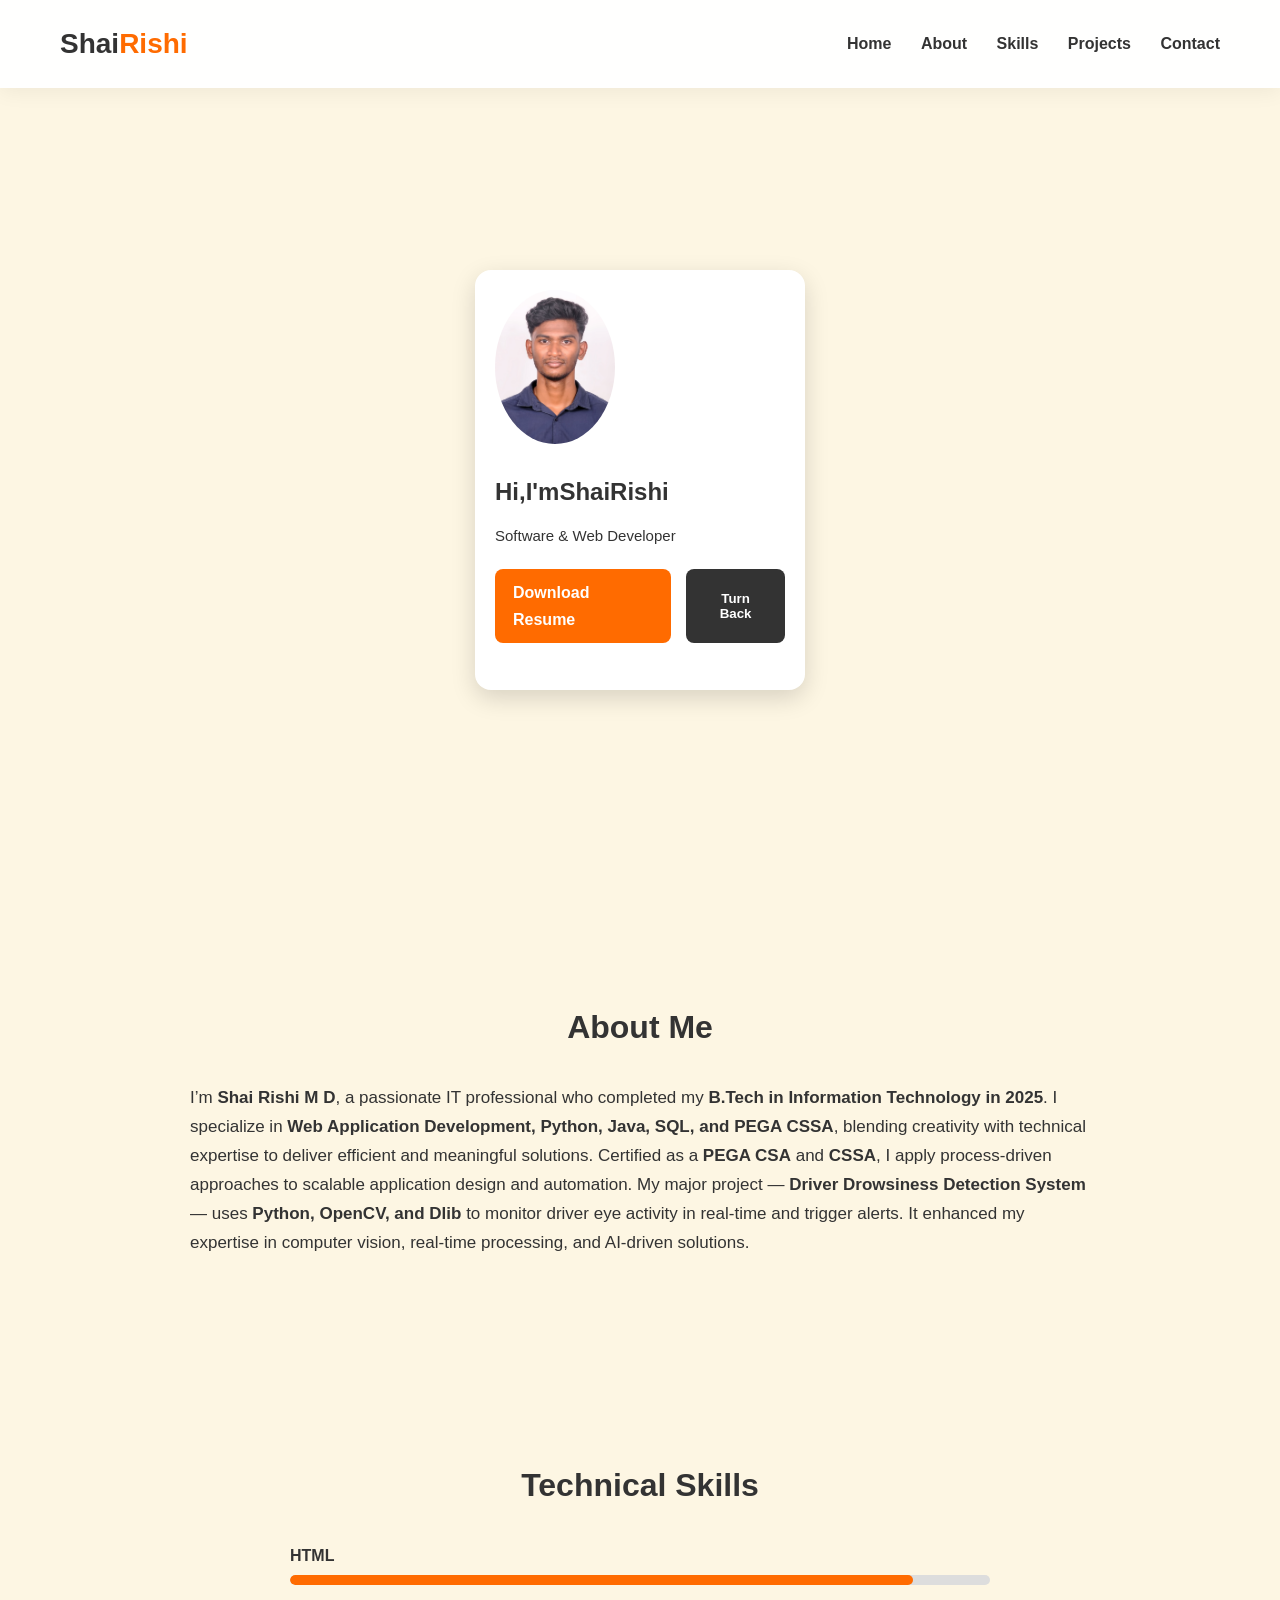
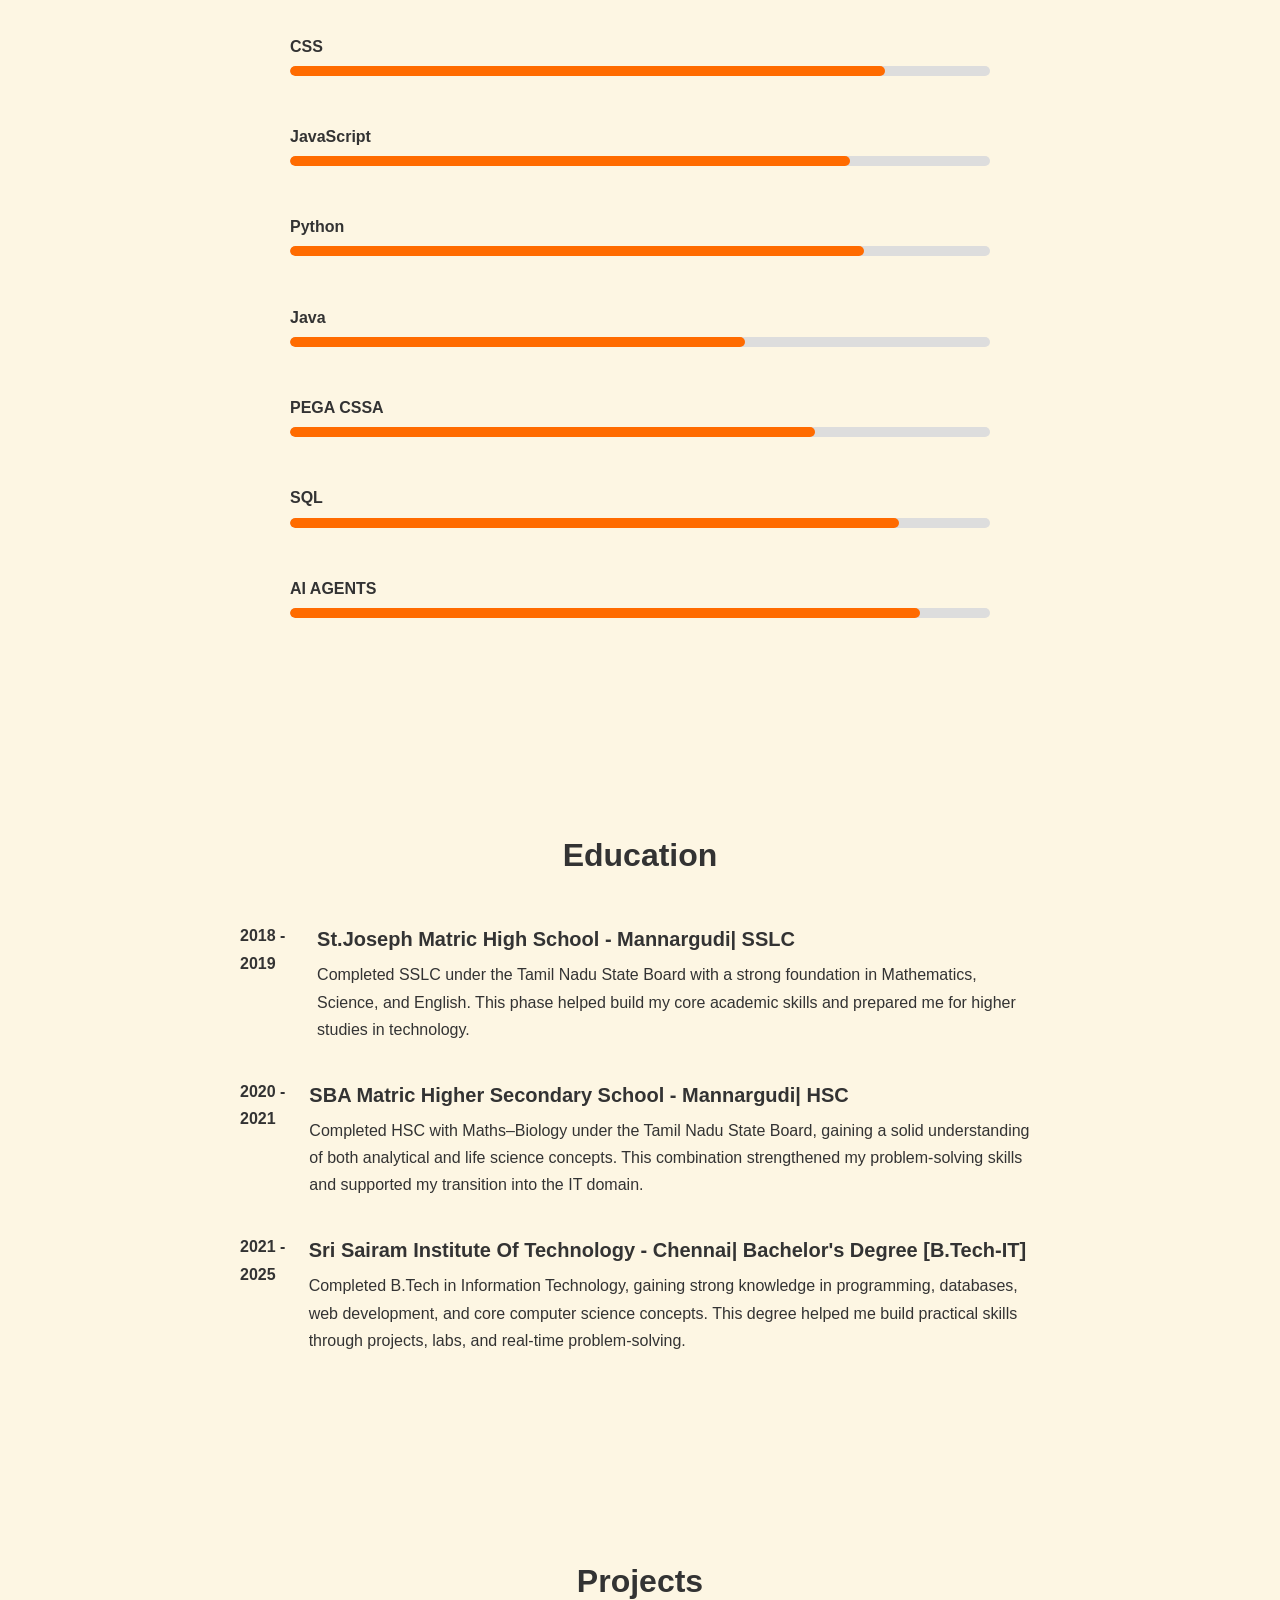
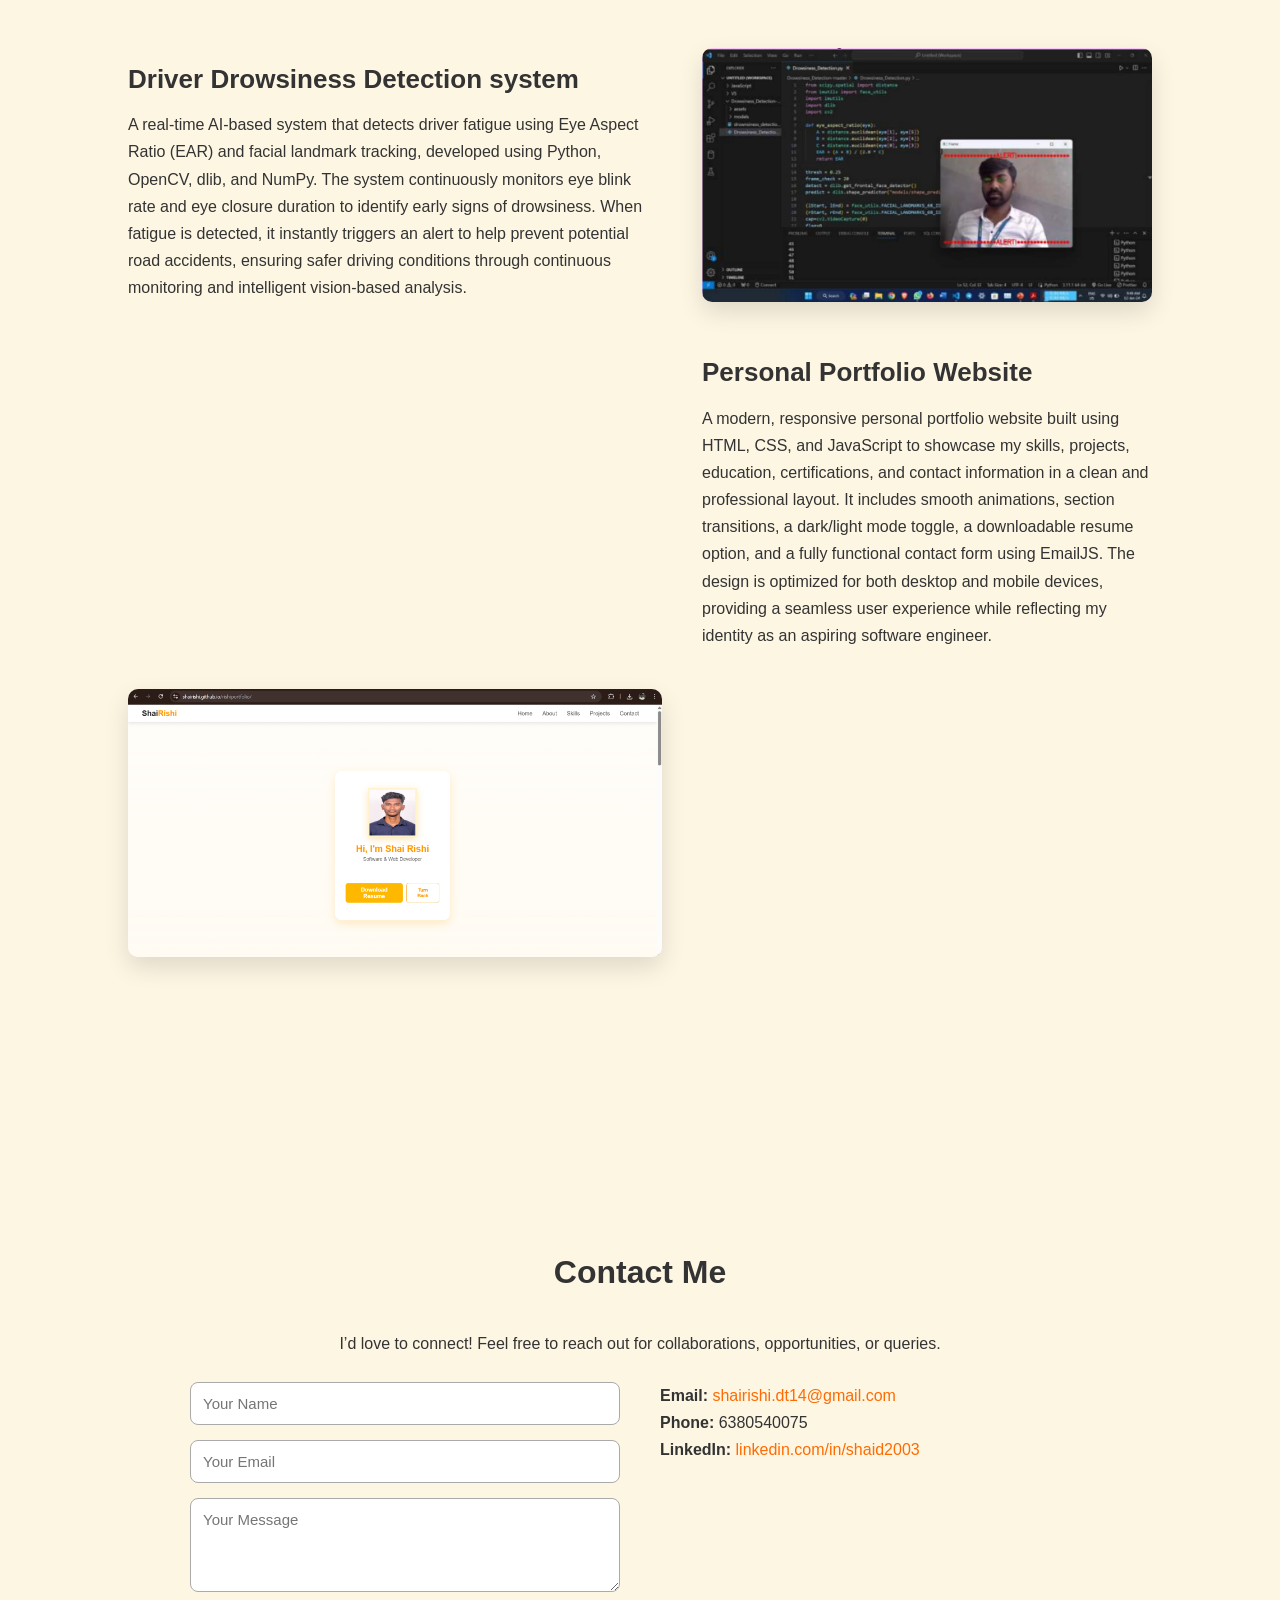
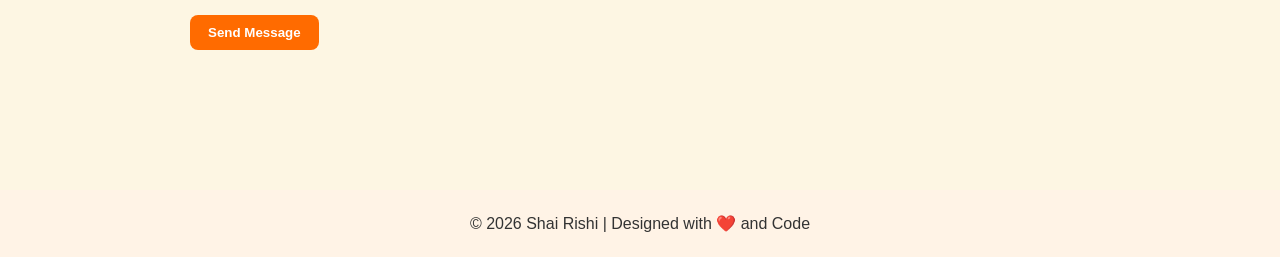
==== commit 83501aa2: "index.html" ====
--- a/index.html
+++ b/index.html
@@ -139,7 +139,7 @@
               providing a seamless user experience while reflecting my identity as an aspiring software engineer.</p>
         </div>
        <div class="project-img">
-            <img src="Screenshot 2025-12-03 200403.png" alt="">
+            <img src="ppw.png" alt="">
         </div>
     </div>
 </section>
@@ -185,3 +185,4 @@
 
 
 
+
--- a/first.css
+++ b/first.css
@@ -1,387 +1,75 @@
-* {
-  margin: 0;
-  padding: 0;
-  box-sizing: border-box;
-  font-family: "Poppins", sans-serif;
+/* ===================== GLOBAL STYLES ===================== */
+* { margin: 0; padding: 0; box-sizing: border-box; font-family: 'Poppins', sans-serif; }
+body { background: #fdf6e3; color: #333; line-height: 1.7; }
+
+/* ===================== NAVBAR ===================== */
+.navbar { position: fixed; top: 0; width: 100%; display: flex; justify-content: space-between; align-items: center; padding: 20px 60px; background: rgba(255,255,255,0.95); backdrop-filter: blur(10px); z-index: 1000; box-shadow: 0 4px 20px rgba(0,0,0,0.06); }
+.logo { font-size: 28px; font-weight: 700; }
+.logo span { color: #ff6b00; }
+.navbar nav a { margin-left: 25px; text-decoration: none; font-weight: 600; color: #333; transition: 0.3s; }
+.navbar nav a:hover { color: #ff6b00; }
+
+/* ===================== HERO ===================== */
+.hero { height: 100vh; display: flex; justify-content: center; align-items: center; padding-top: 60px; }
+.flip-card { width: 330px; height: 420px; perspective: 1000px; }
+.flip-card-inner { width: 100%; height: 100%; transition: transform 0.8s; transform-style: preserve-3d; }
+.flip-card.flipped .flip-card-inner { transform: rotateY(180deg); }
+.flip-card-front, .flip-card-back { position: absolute; width: 100%; height: 100%; backface-visibility: hidden; border-radius: 16px; padding: 20px; box-shadow: 0 8px 25px rgba(0,0,0,0.15); background: white; }
+.flip-card-back { transform: rotateY(180deg); display: flex; justify-content: center; align-items: center; }
+.profile-img { width: 120px; border-radius: 50%; margin-bottom: 20px; }
+.subtitle { margin-top: 10px; font-size: 15px; }
+.btn-group { margin-top: 20px; display: flex; gap: 15px; justify-content: center; }
+.btn { padding: 10px 18px; background: #ff6b00; border: none; color: white; border-radius: 8px; cursor: pointer; font-weight: 600; transition: 0.3s; text-decoration: none; }
+.btn:hover { background: #dd5f00; }
+.secondary { background: #333; }
+.secondary:hover { background: #000; }
+
+/* ===================== ABOUT ===================== */
+.section { padding: 100px 10%; }
+.section h2 { font-size: 32px; margin-bottom: 30px; text-align: center; }
+.about p { max-width: 900px; margin: auto; font-size: 17px; }
+
+/* ===================== SKILLS ===================== */
+.skills .skill { width: 100%; max-width: 700px; margin: 10px auto; }
+.skill p { font-weight: 600; margin-bottom: 6px; }
+.bar { width: 100%; height: 10px; background: #ddd; border-radius: 50px; overflow: hidden; }
+.bar span { display: block; height: 100%; width: 0; background: #ff6b00; border-radius: inherit; transition: width 1.3s ease; }
+
+/* ===================== EDUCATION ===================== */
+.timeline-list { max-width: 800px; margin: auto; display: flex; flex-direction: column; gap: 35px; }
+.timeline-item { display: flex; gap: 20px; }
+.time { font-weight: 700; width: 120px; }
+.details h3 { margin-bottom: 5px; font-size: 20px; }
+
+/* ===================== PROJECTS ===================== */
+.section-block { padding: 100px 10%; }
+.section-title { font-size: 32px; text-align: center; margin-bottom: 40px; }
+
+.project-row { display: grid; grid-template-columns: 1fr 450px; gap: 40px; margin-bottom: 80px; align-items: center; }
+.project-text h3 { font-size: 26px; margin-bottom: 10px; }
+.project-text p { font-size: 16px; }
+.project-img img { width: 100%; border-radius: 10px; box-shadow: 0 10px 25px rgba(0,0,0,0.12); }
+
+@media(max-width:900px){
+  .project-row { grid-template-columns: 1fr; }
 }
 
-body {
-  background: linear-gradient(180deg, #fffdf9 0%, #fff6e0 100%);
-  color: #222;
-  scroll-behavior: smooth;
+/* ===================== CONTACT ===================== */
+.contact-intro { text-align: center; margin-bottom: 25px; }
+.contact-container { display: grid; grid-template-columns: 1fr 1fr; gap: 40px; max-width: 900px; margin: auto; }
+.contact-form input, .contact-form textarea { width: 100%; margin-bottom: 15px; padding: 12px; border-radius: 8px; border: 1px solid #aaa; font-size: 15px; }
+.contact-info p a { color: #ff6b00; text-decoration: none; }
+
+@media(max-width:850px){
+  .contact-container { grid-template-columns: 1fr; }
 }
 
-/* ==== Navbar ==== */
-.navbar {
-  position: fixed;
-  top: 0;
-  left: 0;
-  width: 100%;
-  background: #fff;
-  box-shadow: 0 3px 10px rgba(0, 0, 0, 0.1);
-  padding: 12px 40px;
-  display: flex;
-  justify-content: space-between;
-  align-items: center;
-  z-index: 1000;
-  transition: 0.4s;
-}
-.navbar.scrolled {
-  background: #f3d78f;
-  box-shadow: 0 4px 12px rgba(255, 165, 0, 0.25);
-}
-.logo {
-  font-size: 22px;
-  font-weight: 700;
-}
-.logo span {
-  color: #ff9800;
-}
-.navbar nav a {
-  margin: 0 12px;
-  text-decoration: none;
-  color: #444;
-  font-weight: 500;
-  position: relative;
-}
-.navbar nav a::after {
-  content: "";
-  position: absolute;
-  width: 0;
-  height: 2px;
-  background: #ff9800;
-  bottom: -3px;
-  left: 0;
-  transition: width 0.3s;
-}
-.navbar nav a:hover::after {
-  width: 100%;
-}
-
-/* ==== Hero Flip Card ==== */
-.hero {
-  height: 100vh;
-  display: flex;
-  justify-content: center;
-  align-items: center;
-  text-align: center;
-  padding-top: 80px;
-}
-
-.flip-card {
-  background: transparent;
-  width: 330px;
-  height: 430px;
-  perspective: 1000px;
-}
-
-.flip-card-inner {
-  position: relative;
-  width: 100%;
-  height: 100%;
-  transition: transform 0.9s;
-  transform-style: preserve-3d;
-}
-
-.flip-card.flipped .flip-card-inner {
-  transform: rotateY(180deg);
-}
-
-.flip-card-front,
-.flip-card-back {
-  position: absolute;
-  width: 100%;
-  height: 100%;
-  backface-visibility: hidden;
-  background: #fff;
-  border-radius: 20px;
-  box-shadow: 0 10px 25px rgba(255, 165, 0, 0.2);
-  padding: 30px;
-}
-
-.flip-card-front {
-  display: flex;
-  flex-direction: column;
-  justify-content: center;
-  align-items: center;
-}
-
-.flip-card-back {
-  transform: rotateY(180deg);
-  text-align: left;
-  overflow-y: auto;
-  padding-bottom: 50px;
-}
-
-.profile-img {
-  width: 140px;
-  height: 140px;
-  border-radius: 0%;
-  object-fit: fill;
-  margin-bottom: 20px;
-  box-shadow: 0 6px 20px rgba(255, 165, 0, 0.3);
-  border: 4px solid #fff3cc;
-}
-
-#typing {
-  font-size: 26px;
-  font-weight: 700;
-  color: #ff9800;
-  min-height: 30px;
-  margin-bottom: 6px;
-}
-.subtitle {
-  color: #666;
-  font-size: 14px;
-}
-.btn-group {
-  margin-top: 60px;
-  display: flex;
-  gap: 10px;
-}
-.btn {
-  padding: 10px 18px;
-  background: #ffb800;
-  color: #fff;
-  font-weight: 600;
-  border: none;
-  border-radius: 8px;
-  cursor: pointer;
-  transition: 0.3s;
-  text-decoration: none;
-}
-.btn:hover {
-  background: #ffa000;
-  
-}
-.btn.secondary {
-  background: #fff;
-  color: #ff9800;
-  border: 1.5px solid #ff9800;
-}
-.btn.secondary:hover {
-  background: #fff4db;
-}
-
-.flip-card-back h3 {
-  color: #ff9800;
-  margin-bottom: 10px;
-}
-.flip-card-back p {
-  font-size: 14px;
-  color: #333;
-  line-height: 1.6;
-}
-.flip-card-back h4 {
-  margin-top: 12px;
-  color: #ff9800;
-}
-.flip-card-back .small {
-  font-size: 13px;
-}
-.flip-card-back button{
-  position: absolute;
-  top: 50%;
-  left: 50%;
-  transform: translate(-50%, -50%);
-}
-
-/* ==== Section ==== */
-.section {
-  max-width: 900px;
-  margin: 80px auto;
-  padding: 0 20px;
-  text-align: center;
-}
-.section h2 {
-  color: #ff9800;
-  font-size: 26px;
-  margin-bottom: 20px;
-}
-.section p {
-  color: #333;
-  line-height: 1.8;
-}
-
-/* ==== Skills ==== */
-.skills .skill {
-  margin-bottom: 18px;
-  text-align: left;
-}
-.skill p {
-  font-weight: 600;
-  margin-bottom: 6px;
-}
-.bar {
-  background: #ffe7b8;
-  border-radius: 10px;
-  overflow: hidden;
-  height: 10px;
-}
-.bar span {
-  display: block;
-  height: 100%;
-  width: 0%;
-  background: linear-gradient(90deg, #ffb800, #ff8c00);
-  border-radius: 10px;
-  transition: width 1.5s ease;
-}
-
-/* Section base layout */
-.section-block {
-    margin: 80px 0;
-    display: grid;
-    grid-template-columns: 280px 1fr;
-    gap: 40px;
-}
-
-.section-title {
-    font-size: 38px;
-    font-weight: 700;
-    line-height: 1.1;
-}
-
-/* Timeline Layout */
-.timeline-list {
-    display: flex;
-    flex-direction: column;
-    gap: 40px;
-}
-
-.timeline-item {
-    display: grid;
-    grid-template-columns: 180px 1fr;
-    gap: 30px;
-}
-
-.timeline-item .time {
-    font-size: 16px;
-    color: #444;
-}
-
-.timeline-item h3 {
-    font-size: 20px;
-    font-weight: 700;
-}
-
-.timeline-item p {
-    margin-top: 8px;
-    line-height: 1.6;
-    color: #555;
-}
-
-/* Project Layout */
-.project-row {
-    display: grid;
-    grid-template-columns: 1fr 450px;
-    gap: 40px;
-    align-items: center;
-}
-
-.project-text h3 {
-    font-size: 26px;
-    font-weight: 700;
-}
-
-.project-text p {
-    margin-top: 12px;
-    line-height: 1.7;
-    color: #444;
-}
-
-/* Project image */
-.project-img img {
-    width: 100%;
-    height: auto;
-    border-radius: 4px;
-    object-fit: cover;
-}
-
-/* Responsive */
-@media (max-width: 900px) {
-    .section-block {
-        grid-template-columns: 1fr;
-    }
-
-    .timeline-item {
-        grid-template-columns: 1fr;
-    }
-
-    .project-row {
-        grid-template-columns: 1fr;
-    }
-}
+/* ===================== FOOTER ===================== */
+footer { text-align: center; padding: 20px; margin-top: 40px; background: #fff3e6; }
 
 
-/* ==== Contact ==== */
-.contact {
-  background: #fffbe6;
-  padding: 60px 20px;
-  border-top: 3px solid #ffb300;
-}
-.contact-intro {
-  text-align: center;
-  font-size: 15px;
-  margin-bottom: 30px;
-  color: #555;
-}
-.contact-container {
-  display: flex;
-  flex-wrap: wrap;
-  justify-content: center;
-  gap: 40px;
-}
-.contact-form {
-  display: flex;
-  flex-direction: column;
-  gap: 15px;
-  flex: 1 1 320px;
-  max-width: 400px;
-}
-.contact-form input,
-.contact-form textarea {
-  padding: 10px 15px;
-  border: 2px solid #ffd580;
-  border-radius: 8px;
-  font-size: 14px;
-  outline: none;
-  transition: 0.3s;
-}
-.contact-form input:focus,
-.contact-form textarea:focus {
-  border-color: #ff9800;
-  box-shadow: 0 0 5px rgba(255, 152, 0, 0.4);
-}
-.contact-info {
-  font-size: 14px;
-  color: #333;
-  max-width: 250px;
-}
-.contact-info a {
-  color: #91836d;
-  text-decoration: none;
-}
 
-/* ==== Footer ==== */
-footer {
-  text-align: center;
-  padding: 20px;
-  font-size: 14px;
-  color: #555;
-  background: #fff4d4;
-}
 
-/* ==== Responsive ==== */
-@media (max-width: 768px) {
-  .navbar nav {
-    display: none;
-  }
-  .section {
-    margin: 60px auto;
-  }
-  .flip-card {
-    width: 280px;
-    height: 400px;
-  }
-}
 
+
+
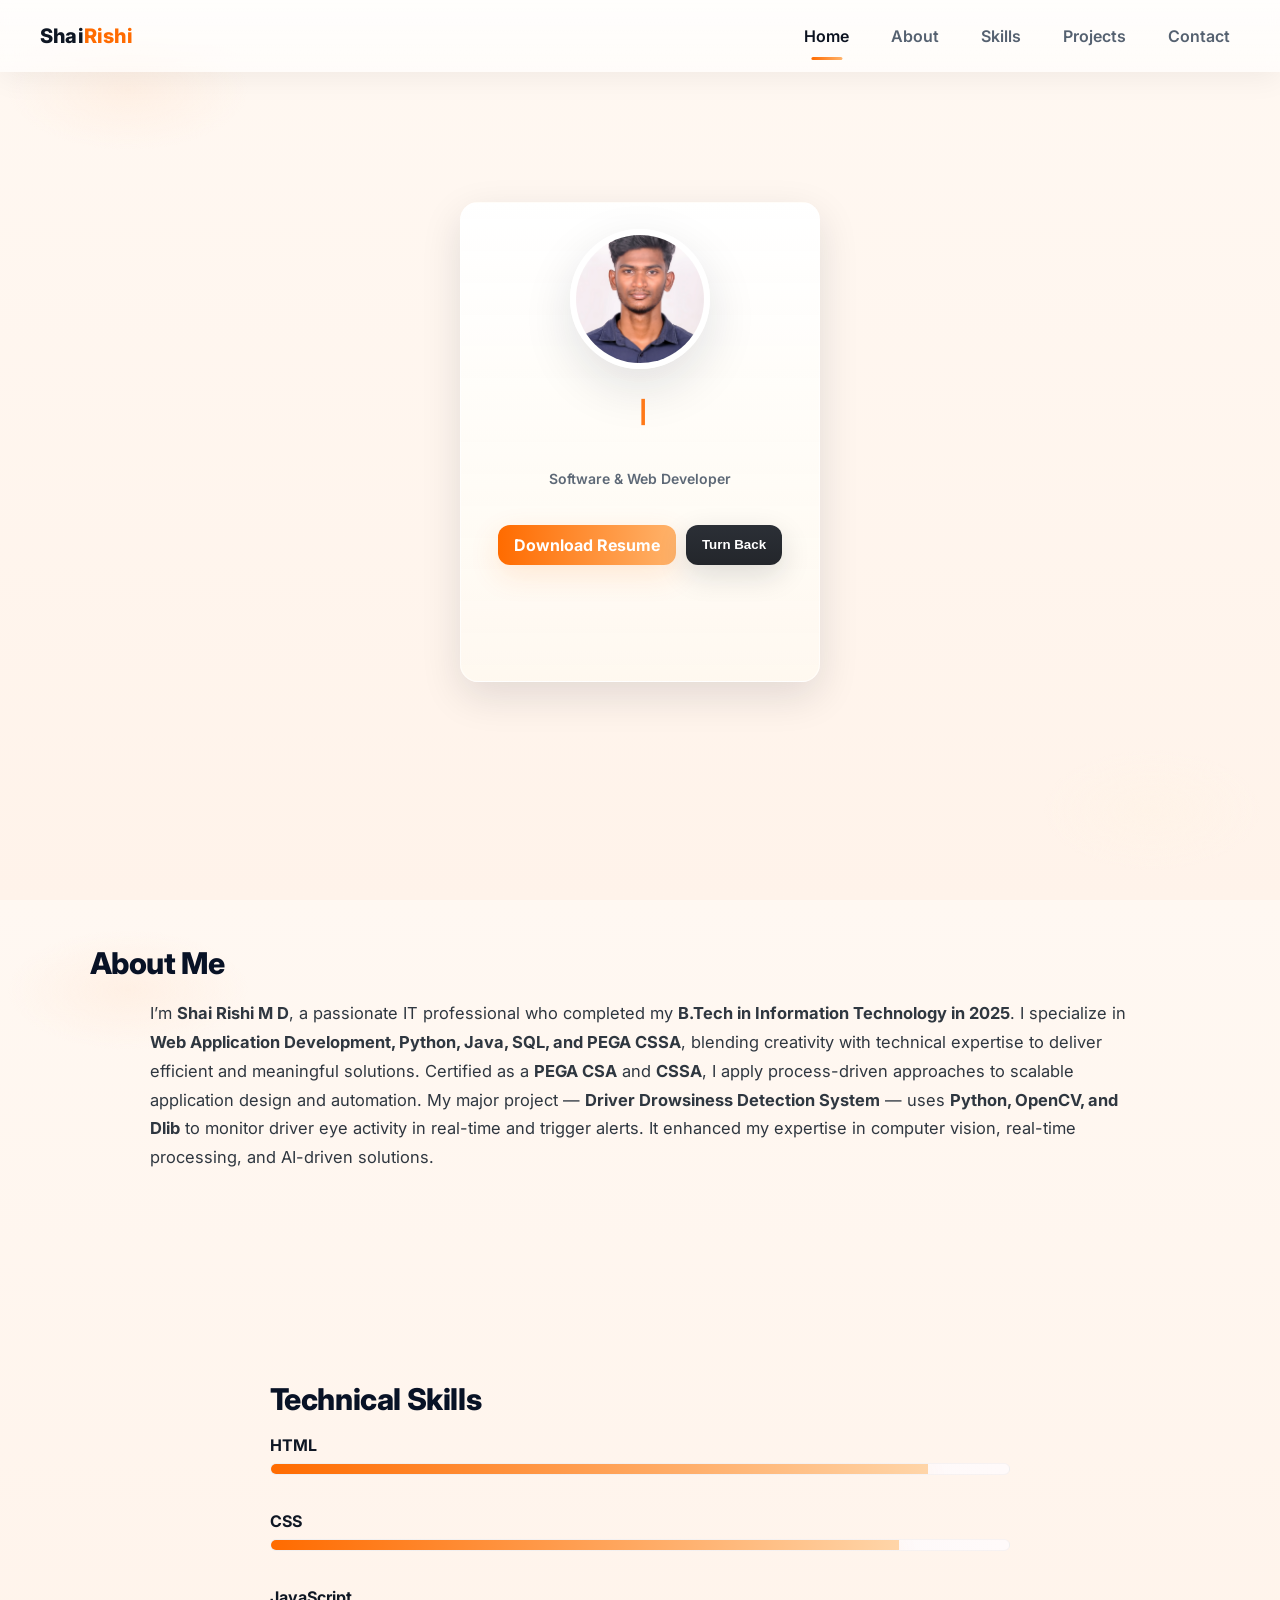
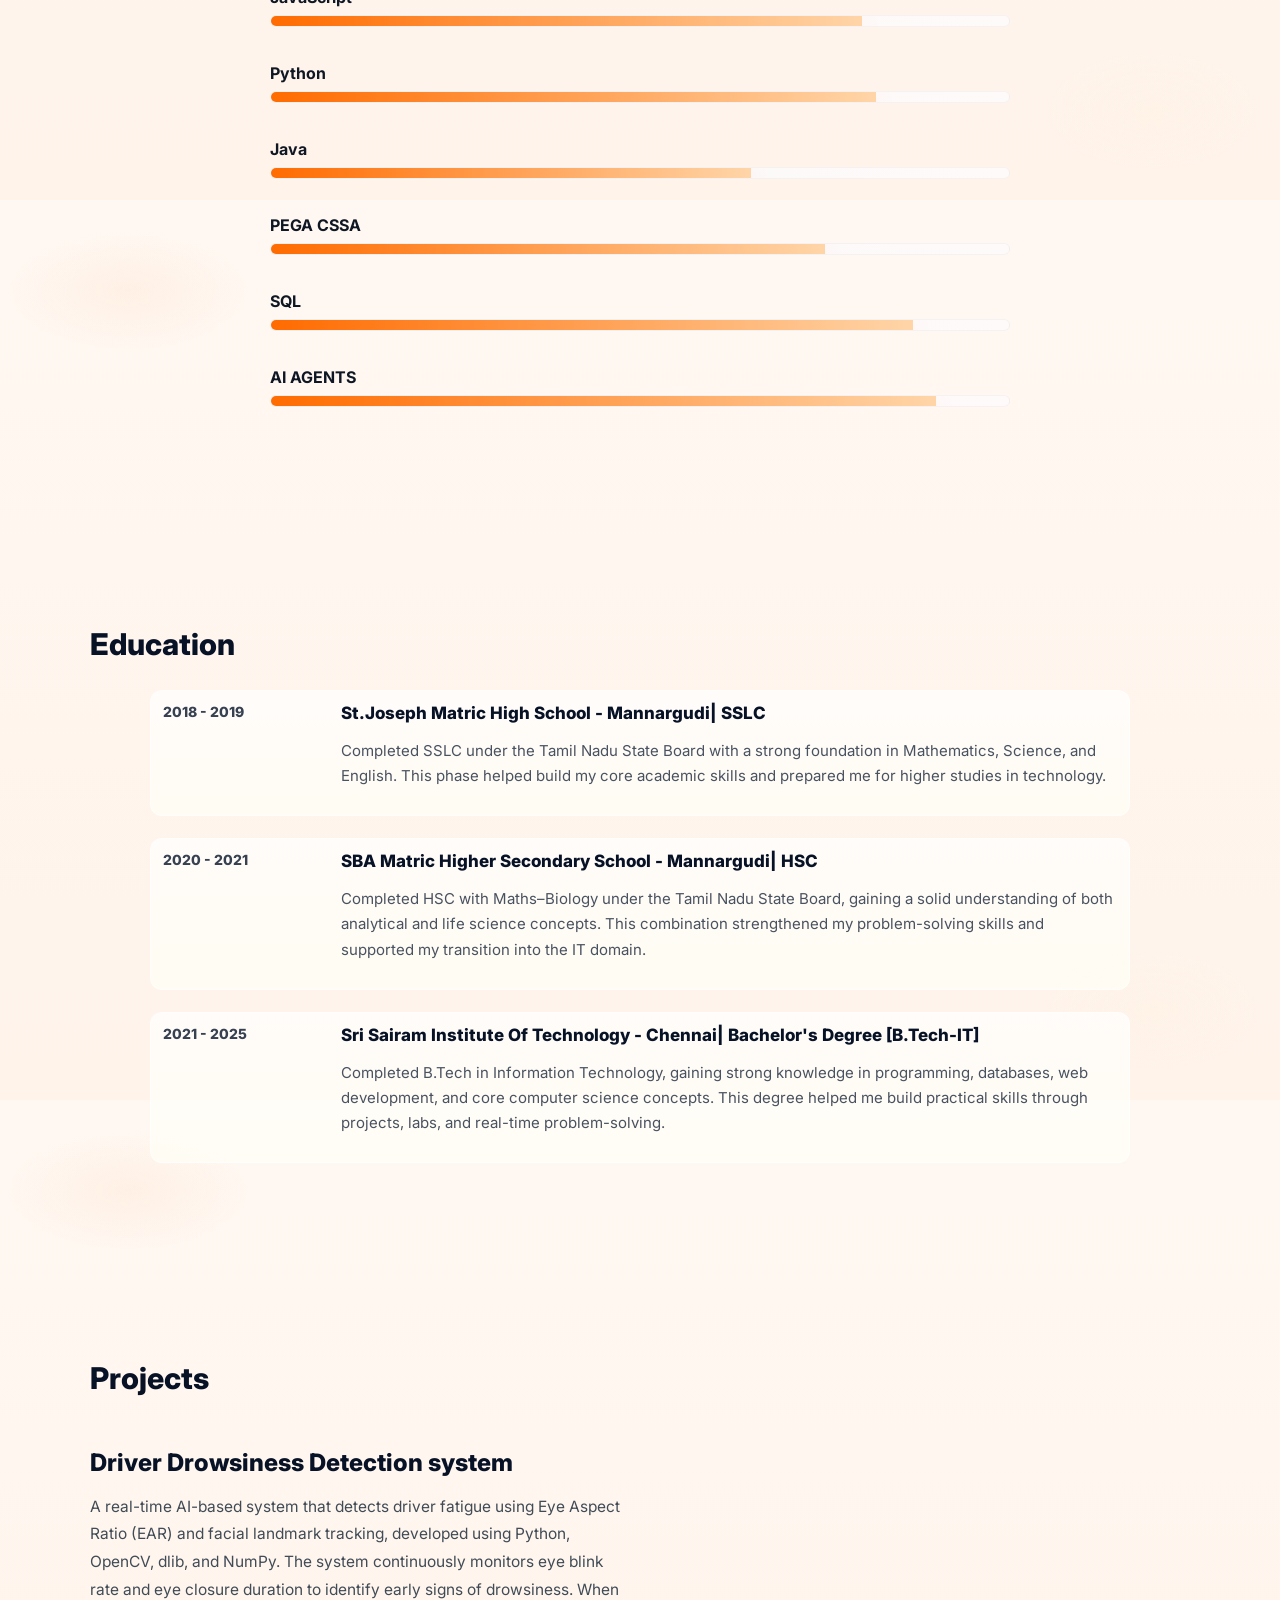
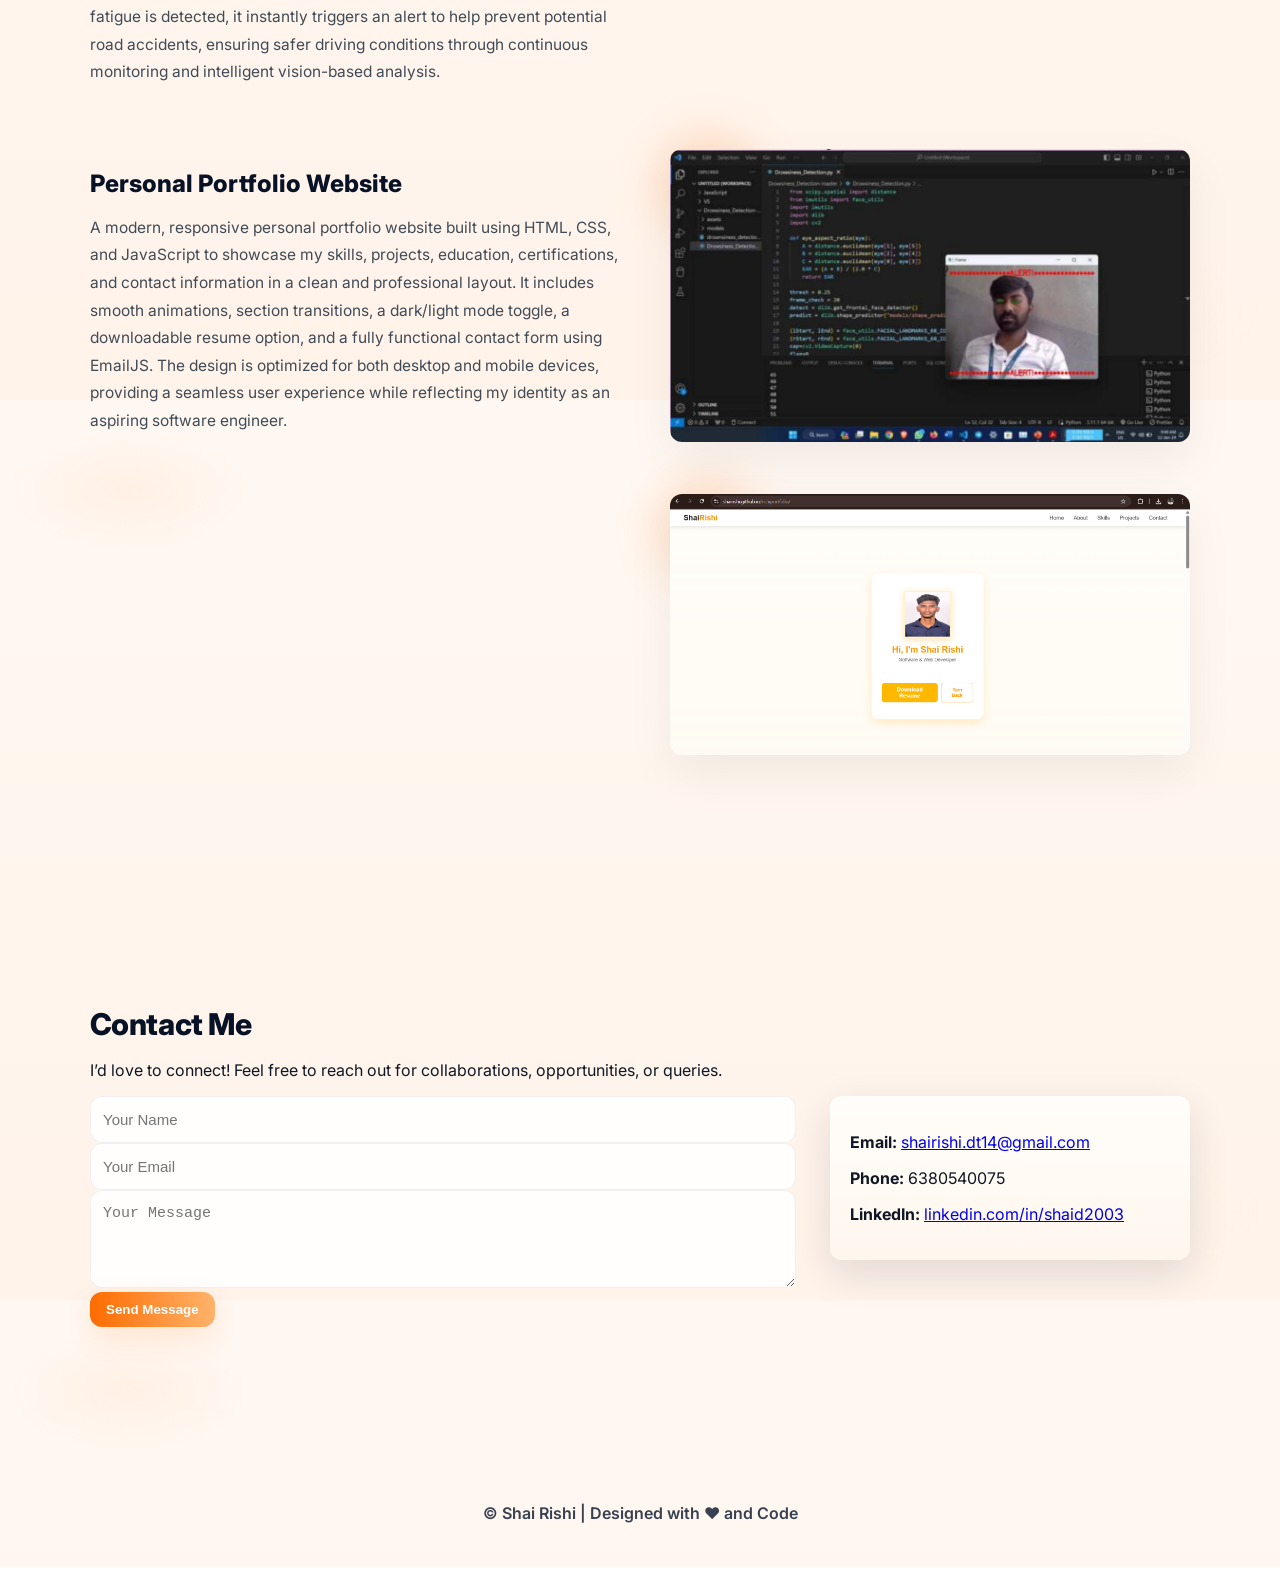
==== commit ef201495: "index.html" ====
--- a/index.html
+++ b/index.html
@@ -139,7 +139,7 @@
               providing a seamless user experience while reflecting my identity as an aspiring software engineer.</p>
         </div>
        <div class="project-img">
-            <img src="ppw.png" alt="">
+            <img src="ppw.png"  width = "150" alt="">
         </div>
     </div>
 </section>
@@ -186,3 +186,4 @@
 
 
 
+
--- a/first.css
+++ b/first.css
@@ -1,71 +1,184 @@
-/* ===================== GLOBAL STYLES ===================== */
-* { margin: 0; padding: 0; box-sizing: border-box; font-family: 'Poppins', sans-serif; }
-body { background: #fdf6e3; color: #333; line-height: 1.7; }
+/* first.css — aesthetic & animated theme */
 
-/* ===================== NAVBAR ===================== */
-.navbar { position: fixed; top: 0; width: 100%; display: flex; justify-content: space-between; align-items: center; padding: 20px 60px; background: rgba(255,255,255,0.95); backdrop-filter: blur(10px); z-index: 1000; box-shadow: 0 4px 20px rgba(0,0,0,0.06); }
-.logo { font-size: 28px; font-weight: 700; }
-.logo span { color: #ff6b00; }
-.navbar nav a { margin-left: 25px; text-decoration: none; font-weight: 600; color: #333; transition: 0.3s; }
-.navbar nav a:hover { color: #ff6b00; }
-
-/* ===================== HERO ===================== */
-.hero { height: 100vh; display: flex; justify-content: center; align-items: center; padding-top: 60px; }
-.flip-card { width: 330px; height: 420px; perspective: 1000px; }
-.flip-card-inner { width: 100%; height: 100%; transition: transform 0.8s; transform-style: preserve-3d; }
-.flip-card.flipped .flip-card-inner { transform: rotateY(180deg); }
-.flip-card-front, .flip-card-back { position: absolute; width: 100%; height: 100%; backface-visibility: hidden; border-radius: 16px; padding: 20px; box-shadow: 0 8px 25px rgba(0,0,0,0.15); background: white; }
-.flip-card-back { transform: rotateY(180deg); display: flex; justify-content: center; align-items: center; }
-.profile-img { width: 120px; border-radius: 50%; margin-bottom: 20px; }
-.subtitle { margin-top: 10px; font-size: 15px; }
-.btn-group { margin-top: 20px; display: flex; gap: 15px; justify-content: center; }
-.btn { padding: 10px 18px; background: #ff6b00; border: none; color: white; border-radius: 8px; cursor: pointer; font-weight: 600; transition: 0.3s; text-decoration: none; }
-.btn:hover { background: #dd5f00; }
-.secondary { background: #333; }
-.secondary:hover { background: #000; }
-
-/* ===================== ABOUT ===================== */
-.section { padding: 100px 10%; }
-.section h2 { font-size: 32px; margin-bottom: 30px; text-align: center; }
-.about p { max-width: 900px; margin: auto; font-size: 17px; }
-
-/* ===================== SKILLS ===================== */
-.skills .skill { width: 100%; max-width: 700px; margin: 10px auto; }
-.skill p { font-weight: 600; margin-bottom: 6px; }
-.bar { width: 100%; height: 10px; background: #ddd; border-radius: 50px; overflow: hidden; }
-.bar span { display: block; height: 100%; width: 0; background: #ff6b00; border-radius: inherit; transition: width 1.3s ease; }
-
-/* ===================== EDUCATION ===================== */
-.timeline-list { max-width: 800px; margin: auto; display: flex; flex-direction: column; gap: 35px; }
-.timeline-item { display: flex; gap: 20px; }
-.time { font-weight: 700; width: 120px; }
-.details h3 { margin-bottom: 5px; font-size: 20px; }
-
-/* ===================== PROJECTS ===================== */
-.section-block { padding: 100px 10%; }
-.section-title { font-size: 32px; text-align: center; margin-bottom: 40px; }
-
-.project-row { display: grid; grid-template-columns: 1fr 450px; gap: 40px; margin-bottom: 80px; align-items: center; }
-.project-text h3 { font-size: 26px; margin-bottom: 10px; }
-.project-text p { font-size: 16px; }
-.project-img img { width: 100%; border-radius: 10px; box-shadow: 0 10px 25px rgba(0,0,0,0.12); }
-
-@media(max-width:900px){
-  .project-row { grid-template-columns: 1fr; }
+/* ------------- fonts & base ------------- */
+@import url('https://fonts.googleapis.com/css2?family=Inter:wght@300;400;600;700;800&display=swap');
+:root{
+  --bg-1: #fff8f2;
+  --bg-2: #fff3ea;
+  --card: rgba(255,255,255,0.9);
+  --muted: #556170;
+  --accent: #ff6b00;
+  --accent-2: #ffb36b;
+  --glass: rgba(255,255,255,0.55);
+  --shadow: 0 14px 40px rgba(16,24,40,0.12);
+}
+*{box-sizing:border-box}
+html,body{height:100%}
+body{
+  margin:0;
+  font-family: "Inter", system-ui, -apple-system, "Segoe UI", Roboto, "Helvetica Neue", Arial;
+  color:#0f1724;
+  background: radial-gradient(1200px 600px at 10% 10%, rgba(255,235,220,0.6), transparent 10%),
+              radial-gradient(900px 500px at 90% 90%, rgba(255,243,230,0.6), transparent 12%),
+              linear-gradient(180deg, var(--bg-1) 0%, var(--bg-2) 100%);
+  -webkit-font-smoothing:antialiased;
+  -moz-osx-font-smoothing:grayscale;
+  overflow-x: hidden;
+  scroll-behavior: smooth;
 }
 
-/* ===================== CONTACT ===================== */
-.contact-intro { text-align: center; margin-bottom: 25px; }
-.contact-container { display: grid; grid-template-columns: 1fr 1fr; gap: 40px; max-width: 900px; margin: auto; }
-.contact-form input, .contact-form textarea { width: 100%; margin-bottom: 15px; padding: 12px; border-radius: 8px; border: 1px solid #aaa; font-size: 15px; }
-.contact-info p a { color: #ff6b00; text-decoration: none; }
+/* ------------- NAVBAR ------------- */
+.navbar{
+  position:fixed; inset:0 auto auto 0; right:0;
+  height:72px; display:flex; align-items:center; justify-content:space-between;
+  padding:0 40px; gap:24px; z-index:1400;
+  background: linear-gradient(180deg, rgba(255,255,255,0.78), rgba(255,255,255,0.6));
+  backdrop-filter: blur(6px) saturate(1.05);
+  box-shadow: 0 6px 30px rgba(12,16,25,0.06);
+  transition: height .25s ease, padding .25s ease;
+}
+.logo{font-weight:800; font-size:1.25rem; letter-spacing:.2px}
+.logo span{color:var(--accent)}
+.navbar nav a{
+  color:var(--muted); margin-left:18px; text-decoration:none; font-weight:600; position:relative;
+  padding:8px 10px; border-radius:8px; transition: transform .18s ease, color .18s;
+}
+.navbar nav a::after{
+  content:""; position:absolute; left:50%; transform:translateX(-50%); bottom:-6px; width:0; height:3px; border-radius:6px;
+  background: linear-gradient(90deg,var(--accent),var(--accent-2)); transition: width .28s ease;
+}
+.navbar nav a:hover{ color: #0b1220; transform:translateY(-2px) }
+.navbar nav a:hover::after{ width:48%; }
 
-@media(max-width:850px){
-  .contact-container { grid-template-columns: 1fr; }
+/* shrink on scroll */
+.navbar.shrink{ height:60px; padding:0 28px }
+
+/* mobile */
+@media(max-width:900px){ .navbar nav a{ display:none } }
+
+/* ------------- HERO / FLIP CARD ------------- */
+.hero{ min-height:92vh; display:flex; align-items:center; justify-content:center; padding-top:92px; padding-bottom:36px; }
+.flip-card{ width:360px; height:480px; perspective:1400px; position:relative; }
+.flip-card-inner{ width:100%; height:100%; position:relative; transform-style:preserve-3d; transition: transform .95s cubic-bezier(.2,.9,.25,1); }
+.flip-card.flipped .flip-card-inner{ transform: rotateY(180deg); }
+
+.flip-card-front, .flip-card-back{
+  position:absolute; inset:0; border-radius:18px; padding:26px; display:flex; flex-direction:column; align-items:center; gap:12px;
+  backface-visibility:hidden; box-shadow: var(--shadow);
+  background: linear-gradient(180deg, rgba(255,255,255,0.96), rgba(255,249,240,0.9));
+  border: 1px solid rgba(255,255,255,0.6);
+  transition: transform .45s ease;
 }
 
-/* ===================== FOOTER ===================== */
-footer { text-align: center; padding: 20px; margin-top: 40px; background: #fff3e6; }
+/* subtle floating animation */
+@keyframes floaty {
+  0% { transform: translateY(0px) }
+  50% { transform: translateY(-8px) }
+  100% { transform: translateY(0px) }
+}
+.flip-card-front{ animation: floaty 6s ease-in-out infinite; }
+.profile-img{ width:140px; height:140px; border-radius:50%; object-fit:cover; border:6px solid rgba(255,255,255,0.95); box-shadow: 0 18px 50px rgba(16,24,40,0.12); }
+
+/* name typing */
+#typing{ font-weight:800; font-size:22px; letter-spacing:-0.2px; text-align:center; color:#0b1220; }
+.subtitle{ color:var(--muted); font-weight:600; font-size:14px; opacity:0.95; }
+
+/* buttons */
+.btn-group{ display:flex; gap:10px; margin-top:12px }
+.btn{ display:inline-flex; align-items:center; gap:10px; padding:10px 16px; border-radius:12px; background:linear-gradient(90deg,var(--accent),var(--accent-2)); color:#fff; border:none; font-weight:700; cursor:pointer; box-shadow: 0 10px 30px rgba(255,107,0,0.14); transition: transform .18s, box-shadow .18s; text-decoration:none; }
+.btn.secondary{ background: linear-gradient(180deg,#2b2f36,#23262b); box-shadow: 0 10px 30px rgba(17,20,28,0.14) }
+.btn:hover{ transform: translateY(-6px); }
+
+/* back face */
+.flip-card-back{ transform: rotateY(180deg); justify-content:center; text-align:center; font-weight:700; font-size:16px; color:#102027 }
+
+/* ------------- SECTIONS ------------- */
+.section{ padding:92px 7%; position:relative }
+.section h2{ font-size:30px; margin-bottom:18px; color:#081226; font-weight:800; letter-spacing:-0.4px }
+
+/* center max width */
+.about p{ max-width:980px; margin:auto; color:#2f3740; font-size:16.5px; line-height:1.75 }
+
+/* ------------- SKILLS ------------- */
+.skills{ max-width:920px; margin:0 auto; }
+.skill{ margin-bottom:16px; }
+.skill p{ margin:0 0 8px 0; font-weight:700; color:#0f1724 }
+.bar{ width:100%; height:12px; background: linear-gradient(90deg,#f7f7f8,#fffafa); border-radius:999px; overflow:hidden; border:1px solid rgba(18,18,18,0.03) }
+.bar span{ display:block; height:100%; width:0%; background: linear-gradient(90deg,var(--accent),#ffd5a8); transition: width 1.6s cubic-bezier(.2,.9,.25,1); box-shadow: 0 8px 26px rgba(255,107,0,0.12) }
+
+/* animated percentage label */
+.bar[data-show-percent="true"]{ position:relative }
+.bar[data-show-percent="true"]::after{
+  content: attr(data-percent) "%";
+  position:absolute; right:8px; top:-28px; font-weight:700; color:#0f1724; font-size:13px; opacity:0;
+  transform: translateY(6px); transition: all .5s;
+}
+.bar.active[data-show-percent="true"]::after{ opacity:1; transform: translateY(0) }
+
+/* ------------- TIMELINE / EDUCATION ------------- */
+.timeline-list{ max-width:980px; margin:0 auto; display:flex; flex-direction:column; gap:22px }
+.timeline-item{ display:grid; grid-template-columns:160px 1fr; gap:18px; align-items:start; padding:12px; border-radius:12px; background: linear-gradient(180deg, rgba(255,255,255,0.7), rgba(255,255,246,0.7)); border:1px solid rgba(255,255,255,0.6); transition: transform .28s cubic-bezier(.2,.9,.25,1), box-shadow .28s }
+.timeline-item:hover{ transform: translateY(-8px); box-shadow: 0 18px 42px rgba(16,24,40,0.08) }
+.time{ font-weight:800; color:#374151; font-size:14px }
+.details h3{ margin:0 0 6px 0; font-size:17px; color:#081226; font-weight:800 }
+.details p{ color:#495260; line-height:1.68; font-size:15px }
+
+/* ------------- PROJECTS ------------- */
+.section-block{ padding:86px 7% }
+.section-title{ font-size:30px; margin-bottom:28px; color:#081226; font-weight:800 }
+
+/* enforce text-left, image-right */
+.project-row{ display:grid; grid-template-columns: 1fr 520px; gap:44px; align-items:center; margin-bottom:44px }
+.project-row > .project-text{ grid-column:1; order:0 }
+.project-row > .project-img{ grid-column:2; order:1 }
+
+.project-text h3{ font-size:24px; margin-bottom:10px; color:#081226; font-weight:800 }
+.project-text p{ color:#404b56; font-size:15.5px; line-height:1.78 }
+
+/* image effects */
+.project-img{ position:relative; }
+.project-img img{ width:100%; height:auto; border-radius:12px; object-fit:cover; transition: transform .6s cubic-bezier(.2,.9,.25,1), filter .45s; box-shadow: 0 20px 50px rgba(9,12,18,0.06) }
+.project-img:hover img{ transform: scale(1.03) rotate(-0.6deg); filter: saturate(1.02) }
+
+/* floating accent blob behind project image */
+.project-img::before{
+  content:""; position:absolute; left:-20px; top:-20px; width:120px; height:120px; border-radius:50%;
+  background: radial-gradient(circle at 40% 30%, rgba(255,107,0,0.18), rgba(255,179,107,0.06));
+  filter: blur(18px); z-index:-1;
+}
+
+/* ------------- CONTACT ------------- */
+.contact-container{ max-width:1100px; margin:0 auto; display:grid; grid-template-columns:1fr 360px; gap:34px; align-items:start }
+.contact-form input, .contact-form textarea{
+  width:100%; padding:14px 12px; border-radius:12px; border:1px solid rgba(16,24,40,0.06); font-size:15px; background:rgba(255,255,255,0.9);
+  transition: transform .18s, box-shadow .18s;
+}
+.contact-form input:focus, .contact-form textarea:focus{ outline:none; box-shadow: 0 10px 30px rgba(255,107,0,0.06); transform: translateY(-2px) }
+.contact-info{ padding:20px; border-radius:12px; background:linear-gradient(180deg,#fffdfa,#fff7ee); box-shadow: var(--shadow) }
+
+/* ------------- FOOTER ------------- */
+footer{ text-align:center; padding:28px 12px; margin-top:40px; color:#374151; font-weight:600 }
+
+/* ------------- REVEAL HELPERS ------------- */
+.reveal{ opacity:0; transform: translateY(26px) scale(.995); transition: all .75s cubic-bezier(.2,.9,.25,1) }
+.reveal.visible{ opacity:1; transform: translateY(0) scale(1) }
+
+/* ------------- RESPONSIVE ------------- */
+@media(max-width:1080px){
+  .project-row{ grid-template-columns: 1fr 420px }
+}
+@media(max-width:900px){
+  .project-row{ grid-template-columns: 1fr; gap:18px }
+  .project-row > .project-text, .project-row > .project-img{ grid-column:1; order:unset }
+  .contact-container{ grid-template-columns:1fr }
+  .flip-card{ transform:scale(.98) }
+  .section{ padding:72px 6% }
+}
+@media(max-width:540px){
+  .flip-card{ width:300px; height:420px }
+  .navbar{ padding:0 14px }
+  .logo{ font-size:1.05rem }
+}
 
 
 
@@ -73,3 +186,7 @@
 
 
 
+
+
+
+
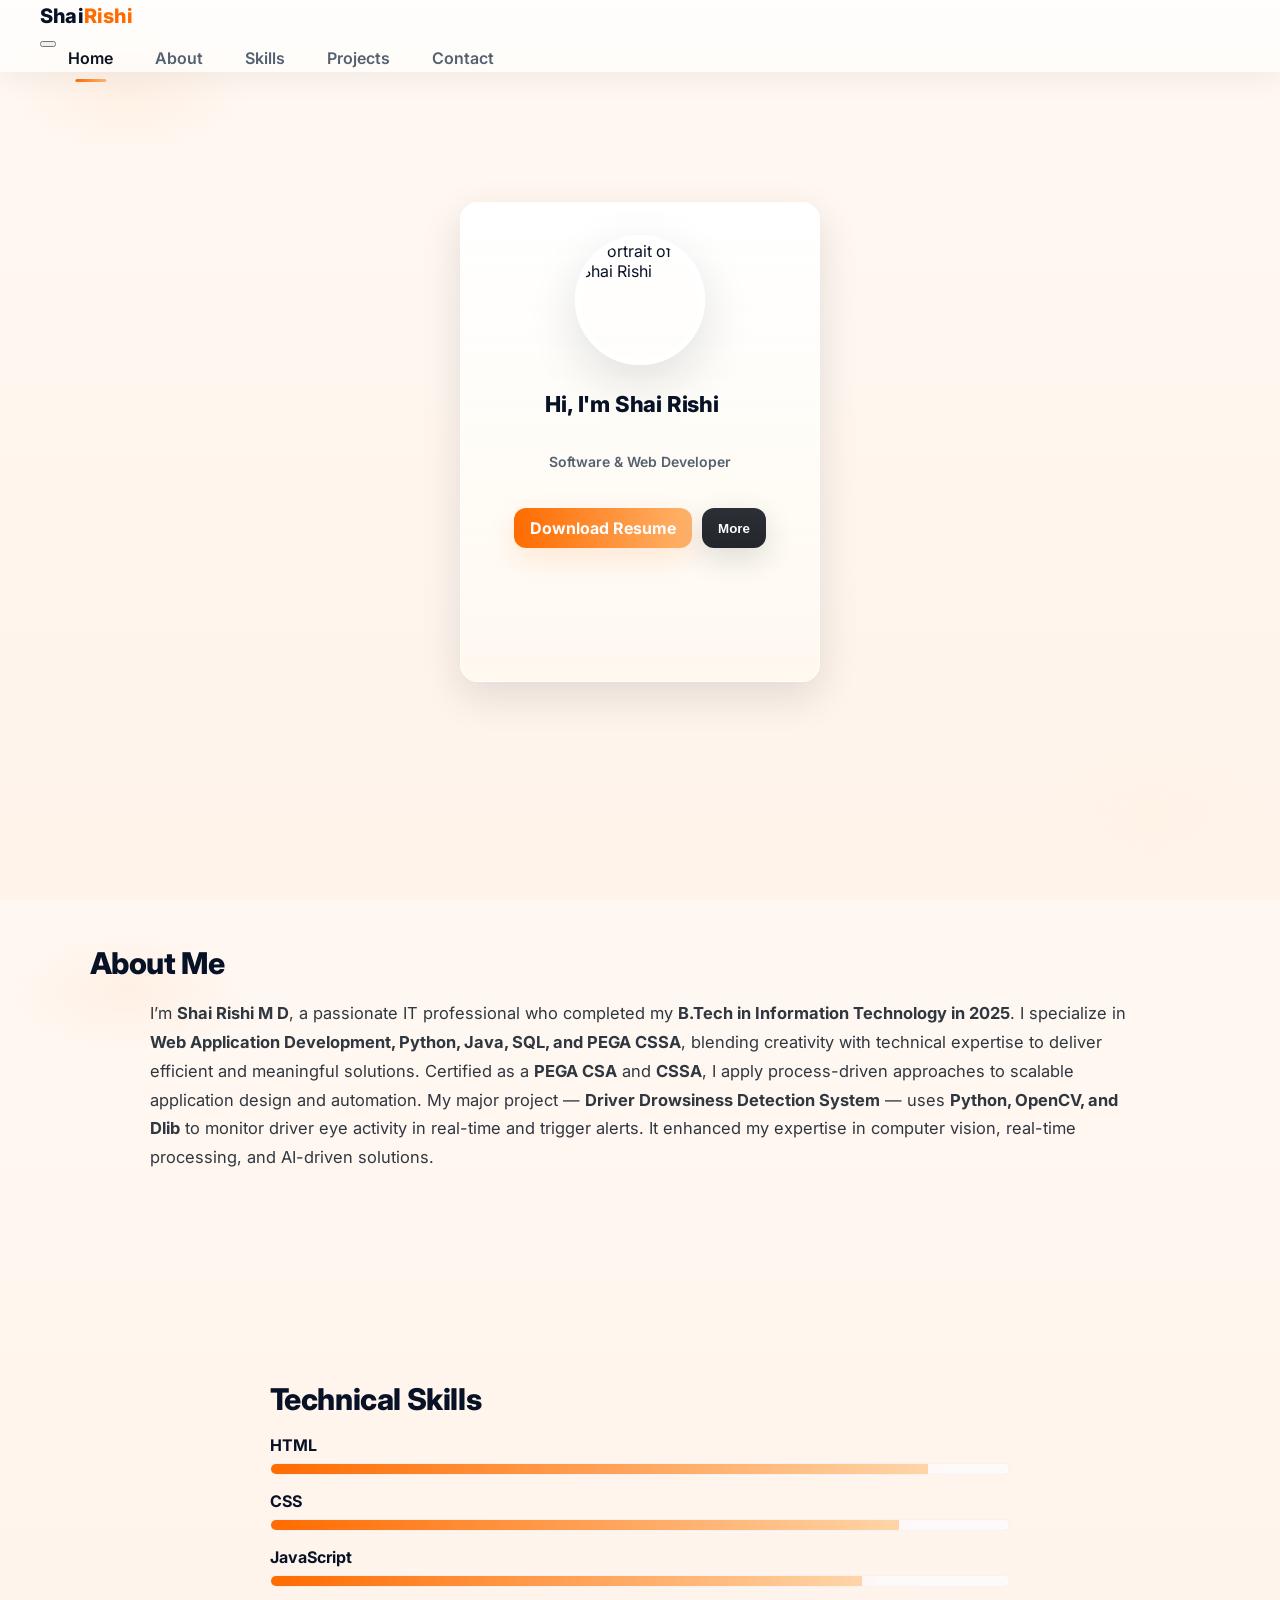
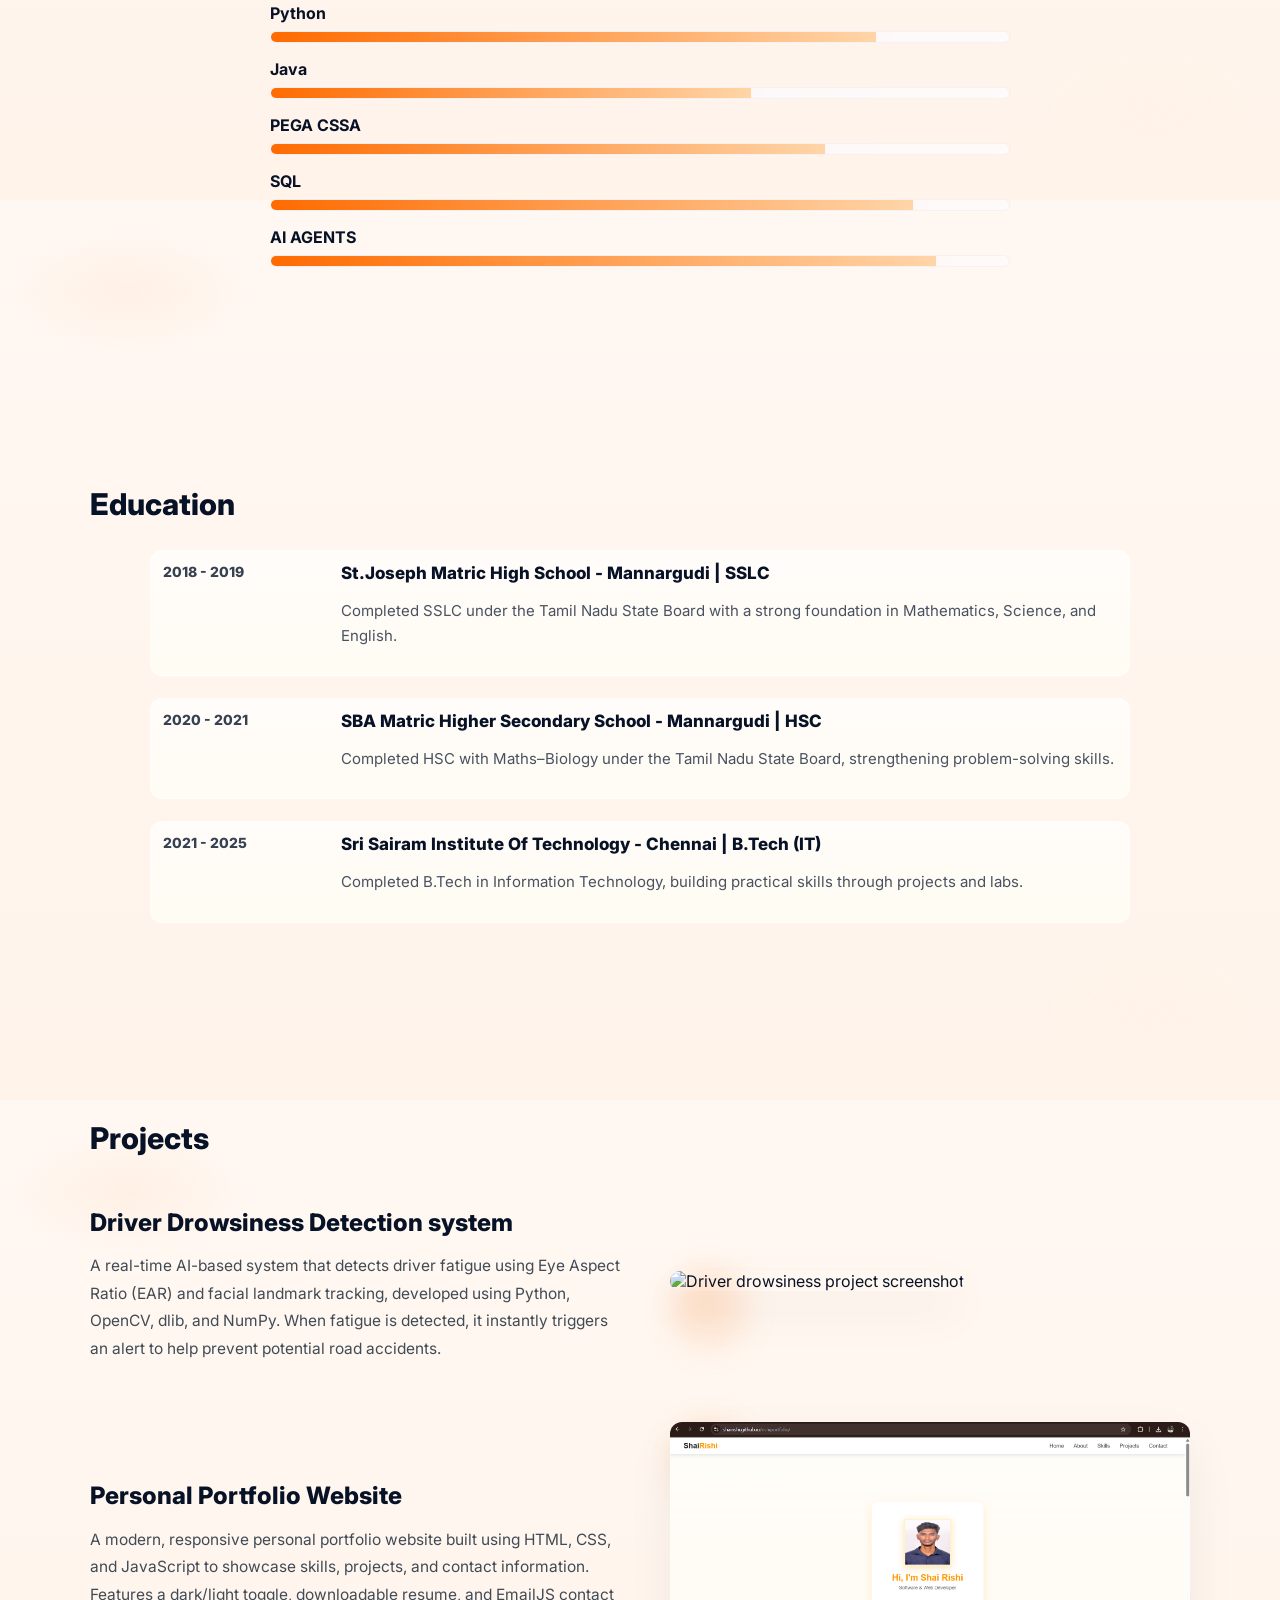
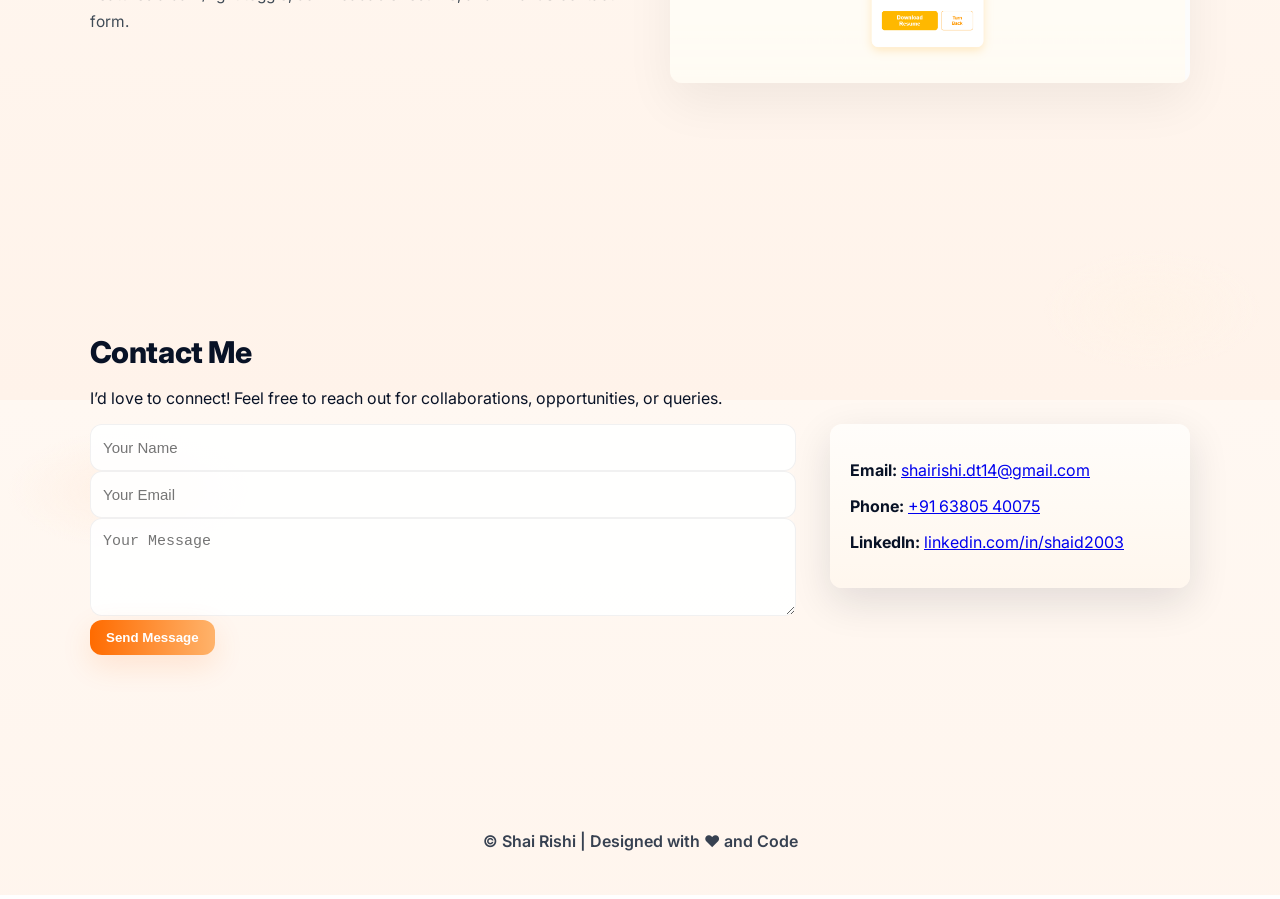
==== commit a18f1139: "index.html" ====
--- a/index.html
+++ b/index.html
@@ -8,166 +8,197 @@
 </head>
 <body>
   <!-- Navigation -->
-  <header class="navbar">
-    <div class="logo">Shai<span>Rishi</span></div>
-    <nav>
-      <a href="#home">Home</a>
-      <a href="#about">About</a>
-      <a href="#skills">Skills</a>
-      <a href="#projects">Projects</a>
-      <a href="#contact">Contact</a>
-    </nav>
+  <header class="navbar" role="banner">
+    <div class="nav-inner">
+      <div class="logo" aria-label="Shai Rishi logo">Shai<span>Rishi</span></div>
+
+      <button id="navToggle" class="nav-toggle" aria-label="Toggle navigation" aria-expanded="false">
+        <span class="bar1"></span>
+        <span class="bar2"></span>
+        <span class="bar3"></span>
+      </button>
+
+      <nav id="siteNav" role="navigation">
+        <a href="#home">Home</a>
+        <a href="#about">About</a>
+        <a href="#skills">Skills</a>
+        <a href="#projects">Projects</a>
+        <a href="#contact">Contact</a>
+      </nav>
+    </div>
   </header>
 
   <!-- Hero Flip Card -->
-  <section id="home" class="hero">
-    <div class="flip-card" id="flipCard">
-      <div class="flip-card-inner">
-        <!-- FRONT -->
-        <div class="flip-card-front">
-          <img src="shairishi passport size pic.jpg" alt="Shai Rishi" class="profile-img" />
-          <h1 id="typing"></h1>
-          <p class="subtitle">Software & Web Developer</p>
-          <div class="btn-group">
-            <a href="rishi resume 2025 (1).pdf" download class="btn">Download Resume</a>
-            <button id="flipBtn" class="btn secondary">Turn Back</button>
-          </div>
-        </div>
-
-        <!-- BACK -->
-        <div class="flip-card-back">
-          
-          <p style="text-align: center; font-size: medium; color: black;">
-            LOVE TO WORK AND COLLABORATE WITH YOU ❤️ !!
+  <main>
+    <section id="home" class="hero" aria-labelledby="home-heading">
+      <div class="flip-card" id="flipCard" aria-hidden="false">
+        <div class="flip-card-inner">
+          <!-- FRONT -->
+          <div class="flip-card-front" role="region" aria-label="Profile front">
+            <img src="shairishi_passport_size_pic.jpg" alt="Portrait of Shai Rishi" class="profile-img" />
+            <h1 id="typing" aria-live="polite"></h1>
+            <p class="subtitle">Software & Web Developer</p>
+            <div class="btn-group">
+              <a href="rishi_resume_2025.pdf" download class="btn">Download Resume</a>
+              <button id="flipBtn" class="btn secondary" aria-pressed="false">More</button>
+            </div>
+          </div>
+
+          <!-- BACK -->
+          <div class="flip-card-back" role="region" aria-label="Profile back">
+            <p class="back-text">
+              LOVE TO WORK AND COLLABORATE WITH YOU ❤️ !!
+            </p>
+            <button id="flipBack" class="btn">Back</button>
+          </div>
+        </div>
+      </div>
+    </section>
+
+    <!-- About -->
+    <section id="about" class="section about" aria-labelledby="about-heading">
+      <h2 id="about-heading">About Me</h2>
+      <p>
+        I’m <strong>Shai Rishi M D</strong>, a passionate IT professional who completed my
+        <strong>B.Tech in Information Technology in 2025</strong>. I specialize in
+        <strong>Web Application Development, Python, Java, SQL, and PEGA CSSA</strong>,
+        blending creativity with technical expertise to deliver efficient and meaningful solutions.
+        Certified as a <strong>PEGA CSA</strong> and <strong>CSSA</strong>, I apply process-driven
+        approaches to scalable application design and automation.
+        My major project — <strong>Driver Drowsiness Detection System</strong> — uses
+        <strong>Python, OpenCV, and Dlib</strong> to monitor driver eye activity in real-time and trigger alerts.
+        It enhanced my expertise in computer vision, real-time processing, and AI-driven solutions.
+      </p>
+    </section>
+
+    <!-- Skills -->
+    <section id="skills" class="section skills" aria-labelledby="skills-heading">
+      <h2 id="skills-heading">Technical Skills</h2>
+
+      <div class="skill">
+        <p>HTML</p>
+        <div class="bar" aria-hidden="true"><span data-percent="89"></span></div>
+      </div>
+
+      <div class="skill">
+        <p>CSS</p>
+        <div class="bar" aria-hidden="true"><span data-percent="85"></span></div>
+      </div>
+
+      <div class="skill">
+        <p>JavaScript</p>
+        <div class="bar" aria-hidden="true"><span data-percent="80"></span></div>
+      </div>
+
+      <div class="skill">
+        <p>Python</p>
+        <div class="bar" aria-hidden="true"><span data-percent="82"></span></div>
+      </div>
+
+      <div class="skill">
+        <p>Java</p>
+        <div class="bar" aria-hidden="true"><span data-percent="65"></span></div>
+      </div>
+
+      <div class="skill">
+        <p>PEGA CSSA</p>
+        <div class="bar" aria-hidden="true"><span data-percent="75"></span></div>
+      </div>
+
+      <div class="skill">
+        <p>SQL</p>
+        <div class="bar" aria-hidden="true"><span data-percent="87"></span></div>
+      </div>
+
+      <div class="skill">
+        <p>AI AGENTS</p>
+        <div class="bar" aria-hidden="true"><span data-percent="90"></span></div>
+      </div>
+    </section>
+
+    <!-- Education -->
+    <section class="section-block" id="education" aria-labelledby="education-heading">
+      <h2 id="education-heading" class="section-title">Education</h2>
+
+      <div class="timeline-list">
+        <div class="timeline-item">
+          <div class="time">2018 - 2019</div>
+          <div class="details">
+            <h3>St.Joseph Matric High School - Mannargudi | SSLC</h3>
+            <p>Completed SSLC under the Tamil Nadu State Board with a strong foundation in Mathematics, Science, and English.</p>
+          </div>
+        </div>
+
+        <div class="timeline-item">
+          <div class="time">2020 - 2021</div>
+          <div class="details">
+            <h3>SBA Matric Higher Secondary School - Mannargudi | HSC</h3>
+            <p>Completed HSC with Maths–Biology under the Tamil Nadu State Board, strengthening problem-solving skills.</p>
+          </div>
+        </div>
+
+        <div class="timeline-item">
+          <div class="time">2021 - 2025</div>
+          <div class="details">
+            <h3>Sri Sairam Institute Of Technology - Chennai | B.Tech (IT)</h3>
+            <p>Completed B.Tech in Information Technology, building practical skills through projects and labs.</p>
+          </div>
+        </div>
+      </div>
+    </section>
+
+    <!-- Projects -->
+    <section id="projects" class="section-block" aria-labelledby="projects-heading">
+      <h2 id="projects-heading" class="section-title">Projects</h2>
+
+      <div class="project-row">
+        <div class="project-text">
+          <h3>Driver Drowsiness Detection system</h3>
+          <p>A real-time AI-based system that detects driver fatigue using Eye Aspect Ratio (EAR) and facial landmark tracking, developed using Python, OpenCV, dlib, and NumPy. When fatigue is detected, it instantly triggers an alert to help prevent potential road accidents.</p>
+        </div>
+
+        <div class="project-img">
+          <img src="screenshot_driver_drowsiness.png" alt="Driver drowsiness project screenshot">
+        </div>
+      </div>
+
+      <div class="project-row">
+        <div class="project-text">
+          <h3>Personal Portfolio Website</h3>
+          <p>A modern, responsive personal portfolio website built using HTML, CSS, and JavaScript to showcase skills, projects, and contact information. Features a dark/light toggle, downloadable resume, and EmailJS contact form.</p>
+        </div>
+
+        <div class="project-img">
+          <img src="ppw.png" alt="Portfolio project screenshot">
+        </div>
+      </div>
+    </section>
+
+    <!-- Contact -->
+    <section id="contact" class="section contact" aria-labelledby="contact-heading">
+      <h2 id="contact-heading">Contact Me</h2>
+      <p class="contact-intro">
+        I’d love to connect! Feel free to reach out for collaborations, opportunities, or queries.
+      </p>
+
+      <div class="contact-container">
+        <form id="contactForm" action="mailto:shairishi.dt14@gmail.com" method="post" enctype="text/plain" class="contact-form" aria-label="Contact form">
+          <input type="text" name="name" placeholder="Your Name" required />
+          <input type="email" name="email" placeholder="Your Email" required />
+          <textarea name="message" rows="4" placeholder="Your Message" required></textarea>
+          <button type="submit" class="btn">Send Message</button>
+        </form>
+
+        <aside class="contact-info" aria-label="Contact information">
+          <p><strong>Email:</strong> <a href="mailto:shairishi.dt14@gmail.com">shairishi.dt14@gmail.com</a></p>
+          <p><strong>Phone:</strong> <a href="tel:+916380540075">+91 63805 40075</a></p>
+          <p><strong>LinkedIn:</strong>
+            <a href="https://www.linkedin.com/in/shaid2003" target="_blank" rel="noopener">linkedin.com/in/shaid2003</a>
           </p>
-          <button id="flipBack" class="btn">Back</button>
-        </div>
-      </div>
-    </div>
-  </section>
-
-  <!-- About -->
-  <section id="about" class="section about">
-    <h2>About Me</h2>
-    <p>
-      I’m <strong>Shai Rishi M D</strong>, a passionate IT professional who completed my
-      <strong>B.Tech in Information Technology in 2025</strong>. I specialize in
-      <strong>Web Application Development, Python, Java, SQL, and PEGA CSSA</strong>,
-      blending creativity with technical expertise to deliver efficient and meaningful solutions.
-      Certified as a <strong>PEGA CSA</strong> and <strong>CSSA</strong>, I apply process-driven
-      approaches to scalable application design and automation.
-      My major project — <strong>Driver Drowsiness Detection System</strong> — uses
-      <strong>Python, OpenCV, and Dlib</strong> to monitor driver eye activity in real-time and trigger alerts.
-      It enhanced my expertise in computer vision, real-time processing, and AI-driven solutions.
-    </p>
-  </section>
-
-  <!-- Skills -->
-  <section id="skills" class="section skills">
-    <h2>Technical Skills</h2>
-    <div class="skill"><p>HTML</p><div class="bar"><span data-percent="89"></span></div></div>
-    <br>
-    <div class="skill"><p>CSS</p><div class="bar"><span data-percent="85"></span></div></div>
-    <br>
-    <div class="skill"><p>JavaScript</p><div class="bar"><span data-percent="80"></span></div></div>
-    <br>
-    <div class="skill"><p>Python</p><div class="bar"><span data-percent="82"></span></div></div>
-    <br>
-    <div class="skill"><p>Java</p><div class="bar"><span data-percent="65"></span></div></div>
-    <br>
-    <div class="skill"><p>PEGA CSSA</p><div class="bar"><span data-percent="75"></span></div></div>
-    <br>
-    <div class="skill"><p>SQL</p><div class="bar"><span data-percent="87"></span></div></div>
-    <br>
-    <div class="skill"><p>AI AGENTS</p><div class="bar"><span data-percent="90"></span></div></div>
-  </section>
-
-
-
-
-<!-- EDUCATION -->
-<section class="section-block">
-    <h2 class="section-title">Education</h2>
-
-    <div class="timeline-list">
-        <div class="timeline-item">
-            <div class="time">2018 - 2019</div>
-            <div class="details">
-                <h3>St.Joseph Matric High School - Mannargudi| SSLC</h3>
-                <p>Completed SSLC under the Tamil Nadu State Board with a strong foundation in Mathematics, Science, and English. This phase helped build my core academic skills and prepared me for higher studies in technology.</p>
-            </div>
-        </div>
-
-        <div class="timeline-item">
-            <div class="time">2020 - 2021</div>
-            <div class="details">
-                <h3>SBA Matric Higher Secondary School - Mannargudi| HSC</h3>
-                <p>Completed HSC with Maths–Biology under the Tamil Nadu State Board, gaining a solid understanding of both analytical and life science concepts. This combination strengthened
-                  my problem-solving skills and supported my transition into the IT domain.</p>
-            </div>
-        </div>
-       <div class="timeline-item">
-            <div class="time">2021 - 2025</div>
-            <div class="details">
-                <h3>Sri Sairam Institute Of Technology - Chennai| Bachelor's Degree [B.Tech-IT]</h3>
-                <p>Completed B.Tech in Information Technology, gaining strong knowledge in programming, databases, web development, and core computer science concepts.
-                  This degree helped me build practical skills through projects, labs, and real-time problem-solving.</p>
-            </div>
-        </div>
-    </div>
-</section>
-
-
-<!-- PROJECTS -->
-<section class="section-block">
-    <h2 class="section-title">Projects</h2>
-
-    <div class="project-row">
-        <div class="project-text">
-            <h3>Driver Drowsiness Detection system</h3>
-            <p>A real-time AI-based system that detects driver fatigue using Eye Aspect Ratio (EAR) and facial landmark tracking, developed using Python, OpenCV, dlib, and NumPy. The system continuously monitors eye blink rate and eye closure duration to identify early signs of drowsiness. When fatigue is detected, it instantly triggers an alert to help prevent potential road accidents,
-              ensuring safer driving conditions through continuous monitoring and intelligent vision-based analysis.</p>
-        </div>
-
-        <div class="project-img">
-            <img src="Screenshot 2025-12-03 195524.png" alt="">
-        </div>
-      <br>
-      <div class="project-text">
-            <h3>Personal Portfolio Website</h3>
-            <p>A modern, responsive personal portfolio website built using HTML, CSS, and JavaScript to showcase my skills, projects, education, certifications, and contact information in a clean and professional layout. It includes smooth animations, section transitions, a dark/light mode toggle, a downloadable resume option, and a fully functional contact form using EmailJS. The design is optimized for both desktop and mobile devices, 
-              providing a seamless user experience while reflecting my identity as an aspiring software engineer.</p>
-        </div>
-       <div class="project-img">
-            <img src="ppw.png"  width = "150" alt="">
-        </div>
-    </div>
-</section>
-
-  <section id="contact" class="section contact">
-    <h2>Contact Me</h2>
-    <p class="contact-intro">
-      I’d love to connect! Feel free to reach out for collaborations, opportunities, or queries.
-    </p>
-    <div class="contact-container">
-      <form action="mailto:shairishi.dt14@gmail.com" method="post" enctype="text/plain" class="contact-form">
-        <input type="text" name="name" placeholder="Your Name" required />
-        <input type="email" name="email" placeholder="Your Email" required />
-        <textarea name="message" rows="4" placeholder="Your Message" required></textarea>
-        <button type="submit" class="btn">Send Message</button>
-      </form>
-
-      <div class="contact-info">
-        <p><strong>Email:</strong> <a href="mailto:shairishi.dt14@gmail.com">shairishi.dt14@gmail.com</a></p>
-        <p><strong>Phone:</strong> 6380540075</p>
-        <p><strong>LinkedIn:</strong>
-          <a href="https://www.linkedin.com/in/shaid2003" target="_blank">
-            linkedin.com/in/shaid2003
-          </a>
-        </p>
-      </div>
-    </div>
-  </section>
+        </aside>
+      </div>
+    </section>
+  </main>
 
   <footer>
     <p>© <span id="year"></span> Shai Rishi | Designed with ❤️ and Code</p>
@@ -176,14 +207,3 @@
   <script src="first.js"></script>
 </body>
 </html>
-
-
-
-
-
-
-
-
-
-
-
--- a/first.css
+++ b/first.css
@@ -1,4 +1,4 @@
-/* first.css — aesthetic & animated theme */
+/* first.css — aesthetic & animated theme (FULL) */
 
 /* ------------- fonts & base ------------- */
 @import url('https://fonts.googleapis.com/css2?family=Inter:wght@300;400;600;700;800&display=swap');
@@ -11,16 +11,18 @@
   --accent-2: #ffb36b;
   --glass: rgba(255,255,255,0.55);
   --shadow: 0 14px 40px rgba(16,24,40,0.12);
+  --dark: #081226;
 }
 *{box-sizing:border-box}
 html,body{height:100%}
 body{
   margin:0;
   font-family: "Inter", system-ui, -apple-system, "Segoe UI", Roboto, "Helvetica Neue", Arial;
-  color:#0f1724;
-  background: radial-gradient(1200px 600px at 10% 10%, rgba(255,235,220,0.6), transparent 10%),
-              radial-gradient(900px 500px at 90% 90%, rgba(255,243,230,0.6), transparent 12%),
-              linear-gradient(180deg, var(--bg-1) 0%, var(--bg-2) 100%);
+  color:var(--dark);
+  background:
+    radial-gradient(1200px 600px at 10% 10%, rgba(255,235,220,0.6), transparent 10%),
+    radial-gradient(900px 500px at 90% 90%, rgba(255,243,230,0.6), transparent 12%),
+    linear-gradient(180deg, var(--bg-1) 0%, var(--bg-2) 100%);
   -webkit-font-smoothing:antialiased;
   -moz-osx-font-smoothing:grayscale;
   overflow-x: hidden;
@@ -68,6 +70,7 @@
   background: linear-gradient(180deg, rgba(255,255,255,0.96), rgba(255,249,240,0.9));
   border: 1px solid rgba(255,255,255,0.6);
   transition: transform .45s ease;
+  overflow: hidden;
 }
 
 /* subtle floating animation */
@@ -77,11 +80,26 @@
   100% { transform: translateY(0px) }
 }
 .flip-card-front{ animation: floaty 6s ease-in-out infinite; }
-.profile-img{ width:140px; height:140px; border-radius:50%; object-fit:cover; border:6px solid rgba(255,255,255,0.95); box-shadow: 0 18px 50px rgba(16,24,40,0.12); }
 
-/* name typing */
-#typing{ font-weight:800; font-size:22px; letter-spacing:-0.2px; text-align:center; color:#0b1220; }
-.subtitle{ color:var(--muted); font-weight:600; font-size:14px; opacity:0.95; }
+/* -------- PROFILE IMAGE & NAME (fixed so it doesn't cover content) -------- */
+.profile-img {
+  width: 130px;
+  height: 130px;
+  border-radius: 50%;
+  object-fit: cover;
+  border: 6px solid rgba(255,255,255,0.95);
+  box-shadow: 0 18px 50px rgba(16,24,40,0.12);
+  display: block;
+  margin: 6px auto 8px auto;
+  z-index: 3;
+}
+#typing{
+  font-weight:800; font-size:22px; letter-spacing:-0.2px; text-align:center; color:var(--dark); margin-top:6px; z-index:3; position:relative;
+}
+.subtitle{ margin-top:6px; color:var(--muted); font-weight:600; font-size:14px; z-index:3; }
+
+/* ensure flip-card text sits above decorative layers */
+.flip-card-front *{ position: relative; z-index: 3; }
 
 /* buttons */
 .btn-group{ display:flex; gap:10px; margin-top:12px }
@@ -94,23 +112,21 @@
 
 /* ------------- SECTIONS ------------- */
 .section{ padding:92px 7%; position:relative }
-.section h2{ font-size:30px; margin-bottom:18px; color:#081226; font-weight:800; letter-spacing:-0.4px }
+.section h2{ font-size:30px; margin-bottom:18px; color:var(--dark); font-weight:800; letter-spacing:-0.4px }
 
-/* center max width */
 .about p{ max-width:980px; margin:auto; color:#2f3740; font-size:16.5px; line-height:1.75 }
 
 /* ------------- SKILLS ------------- */
 .skills{ max-width:920px; margin:0 auto; }
 .skill{ margin-bottom:16px; }
-.skill p{ margin:0 0 8px 0; font-weight:700; color:#0f1724 }
+.skill p{ margin:0 0 8px 0; font-weight:700; color:var(--dark) }
 .bar{ width:100%; height:12px; background: linear-gradient(90deg,#f7f7f8,#fffafa); border-radius:999px; overflow:hidden; border:1px solid rgba(18,18,18,0.03) }
 .bar span{ display:block; height:100%; width:0%; background: linear-gradient(90deg,var(--accent),#ffd5a8); transition: width 1.6s cubic-bezier(.2,.9,.25,1); box-shadow: 0 8px 26px rgba(255,107,0,0.12) }
 
-/* animated percentage label */
 .bar[data-show-percent="true"]{ position:relative }
 .bar[data-show-percent="true"]::after{
   content: attr(data-percent) "%";
-  position:absolute; right:8px; top:-28px; font-weight:700; color:#0f1724; font-size:13px; opacity:0;
+  position:absolute; right:8px; top:-28px; font-weight:700; color:var(--dark); font-size:13px; opacity:0;
   transform: translateY(6px); transition: all .5s;
 }
 .bar.active[data-show-percent="true"]::after{ opacity:1; transform: translateY(0) }
@@ -120,31 +136,31 @@
 .timeline-item{ display:grid; grid-template-columns:160px 1fr; gap:18px; align-items:start; padding:12px; border-radius:12px; background: linear-gradient(180deg, rgba(255,255,255,0.7), rgba(255,255,246,0.7)); border:1px solid rgba(255,255,255,0.6); transition: transform .28s cubic-bezier(.2,.9,.25,1), box-shadow .28s }
 .timeline-item:hover{ transform: translateY(-8px); box-shadow: 0 18px 42px rgba(16,24,40,0.08) }
 .time{ font-weight:800; color:#374151; font-size:14px }
-.details h3{ margin:0 0 6px 0; font-size:17px; color:#081226; font-weight:800 }
+.details h3{ margin:0 0 6px 0; font-size:17px; color:var(--dark); font-weight:800 }
 .details p{ color:#495260; line-height:1.68; font-size:15px }
 
 /* ------------- PROJECTS ------------- */
 .section-block{ padding:86px 7% }
-.section-title{ font-size:30px; margin-bottom:28px; color:#081226; font-weight:800 }
+.section-title{ font-size:30px; margin-bottom:28px; color:var(--dark); font-weight:800 }
 
 /* enforce text-left, image-right */
 .project-row{ display:grid; grid-template-columns: 1fr 520px; gap:44px; align-items:center; margin-bottom:44px }
 .project-row > .project-text{ grid-column:1; order:0 }
 .project-row > .project-img{ grid-column:2; order:1 }
 
-.project-text h3{ font-size:24px; margin-bottom:10px; color:#081226; font-weight:800 }
+.project-text h3{ font-size:24px; margin-bottom:10px; color:var(--dark); font-weight:800 }
 .project-text p{ color:#404b56; font-size:15.5px; line-height:1.78 }
 
-/* image effects */
-.project-img{ position:relative; }
-.project-img img{ width:100%; height:auto; border-radius:12px; object-fit:cover; transition: transform .6s cubic-bezier(.2,.9,.25,1), filter .45s; box-shadow: 0 20px 50px rgba(9,12,18,0.06) }
-.project-img:hover img{ transform: scale(1.03) rotate(-0.6deg); filter: saturate(1.02) }
+/* image effects - FULL WIDTH, STRAIGHT (no rotate) */
+.project-img{ position:relative; align-self:center; perspective:none; }
+.project-img img{ width:100% !important; height:auto; border-radius:12px; object-fit:cover; transition: transform .45s cubic-bezier(.2,.9,.25,1), filter .35s; transform:none !important; filter:none; box-shadow: 0 20px 50px rgba(9,12,18,0.06) }
+.project-img:hover img{ transform: scale(1.03); filter: saturate(1.02) }
 
-/* floating accent blob behind project image */
+/* floating accent blob behind project image (subtle and aligned) */
 .project-img::before{
-  content:""; position:absolute; left:-20px; top:-20px; width:120px; height:120px; border-radius:50%;
+  content:""; position:absolute; left:0px; top:0px; width:80px; height:80px; border-radius:50%;
   background: radial-gradient(circle at 40% 30%, rgba(255,107,0,0.18), rgba(255,179,107,0.06));
-  filter: blur(18px); z-index:-1;
+  filter: blur(14px); z-index:-1;
 }
 
 /* ------------- CONTACT ------------- */
@@ -178,15 +194,6 @@
   .flip-card{ width:300px; height:420px }
   .navbar{ padding:0 14px }
   .logo{ font-size:1.05rem }
+  .profile-img { width: 110px; height: 110px; border:5px solid rgba(255,255,255,0.95); }
+  #typing { font-size:20px; }
 }
-
-
-
-
-
-
-
-
-
-
-
